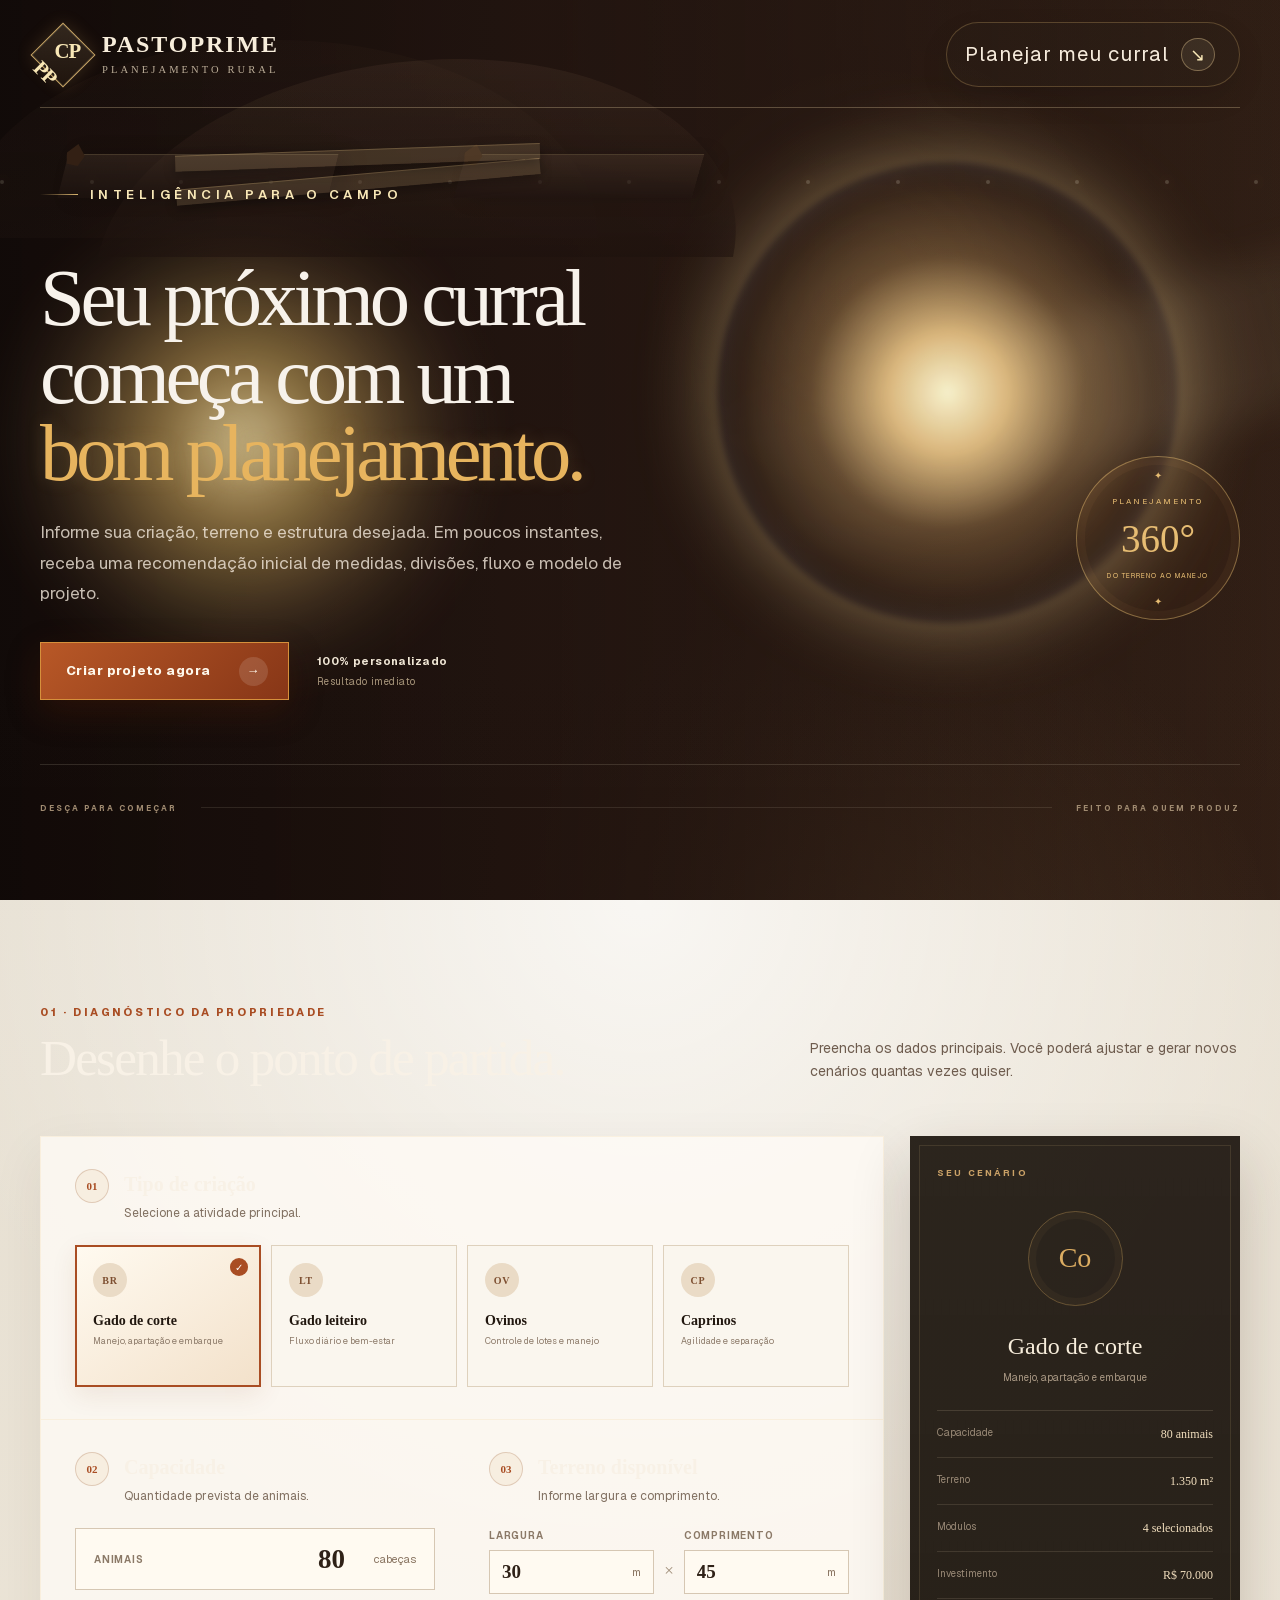
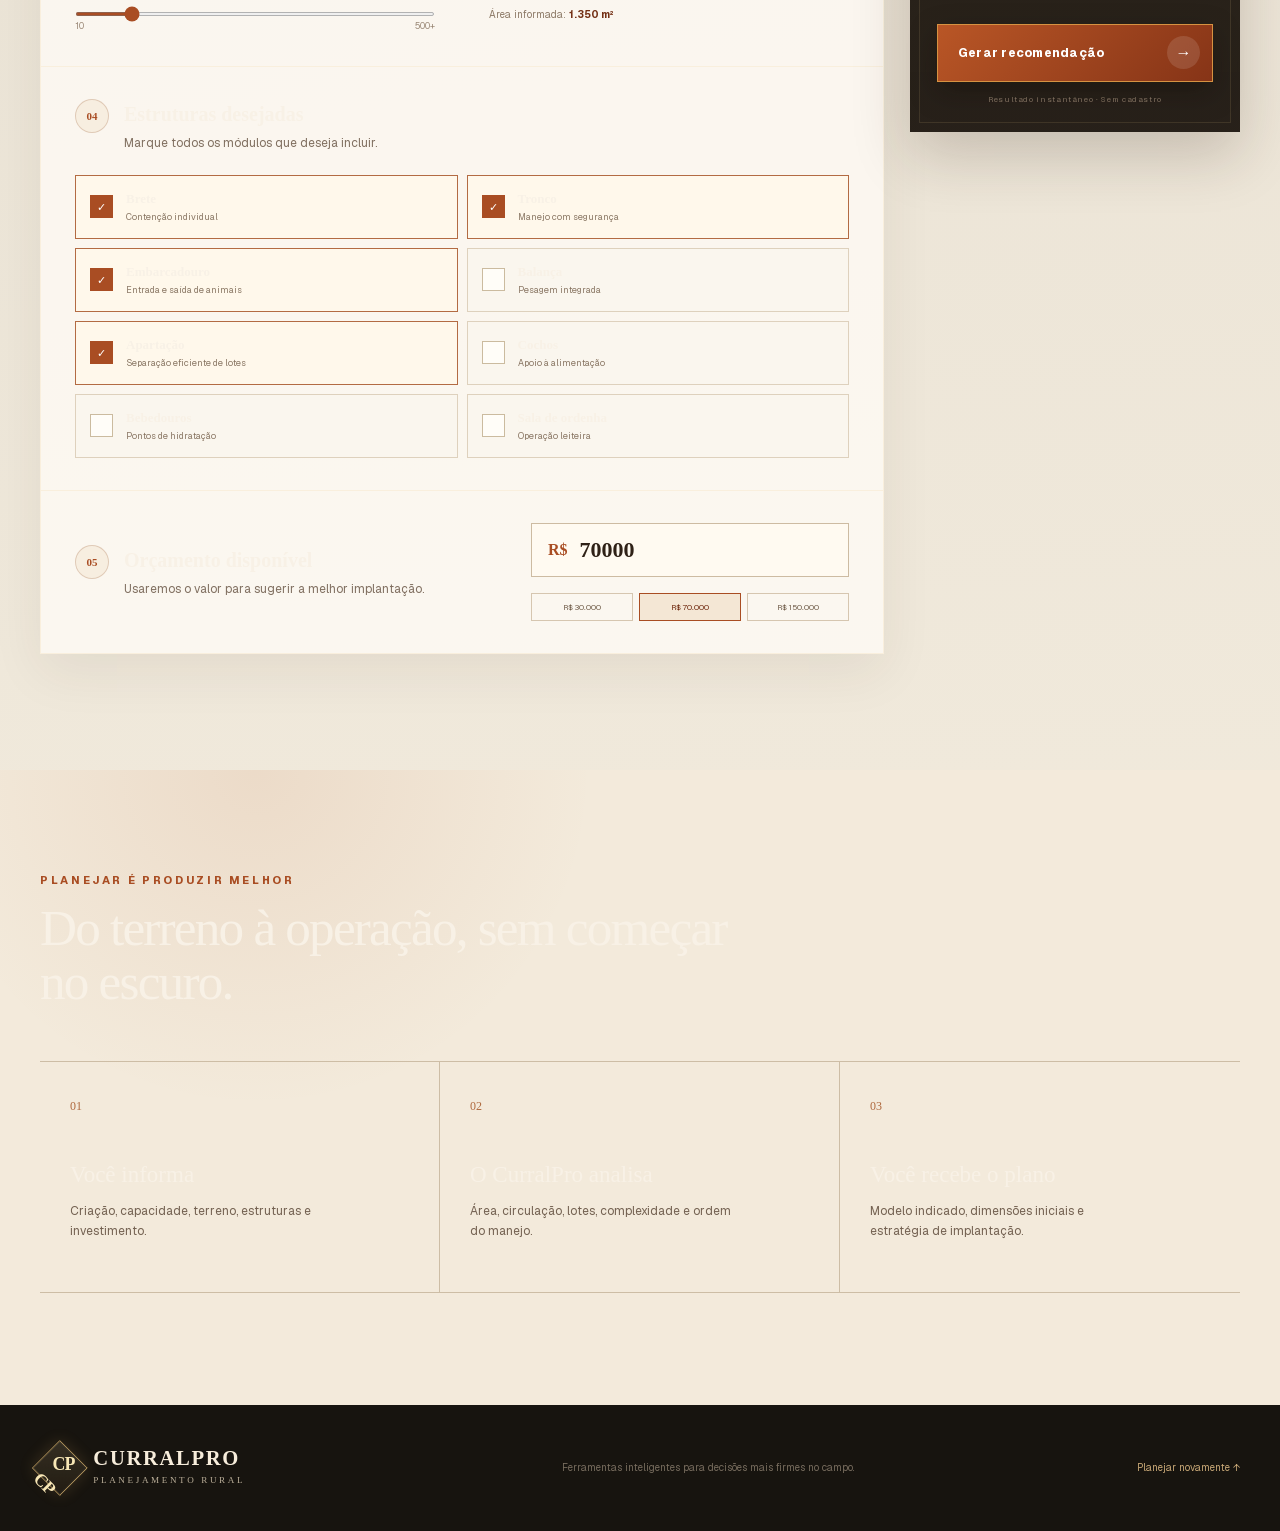
==== index.html @ 0b029045 "Initial landing page redesign" ====
<html lang="pt-BR"><head><meta charset="utf-8"><meta name="viewport" content="width=device-width, initial-scale=1"><link rel="stylesheet" href="assets/curralpro-gerador.tiamay8888.chatgpt.site/assets/index-CouYPNQJ.css" data-rsc-css-href="assets/curralpro-gerador.tiamay8888.chatgpt.site/assets/index-CouYPNQJ.css" data-precedence="vite-rsc/importer-resources"><link rel="modulepreload" href="assets/curralpro-gerador.tiamay8888.chatgpt.site/assets/layout-segment-context-zC_SKo4g.js" crossorigin=""><link rel="modulepreload" href="assets/curralpro-gerador.tiamay8888.chatgpt.site/assets/rolldown-runtime-S-ySWqyJ.js" crossorigin=""><link rel="modulepreload" href="assets/curralpro-gerador.tiamay8888.chatgpt.site/assets/index-DYEhOA1m.js" crossorigin=""><link rel="modulepreload" href="assets/curralpro-gerador.tiamay8888.chatgpt.site/assets/framework-DjPHiq1u.js" crossorigin=""><link rel="modulepreload" href="assets/curralpro-gerador.tiamay8888.chatgpt.site/assets/page-DTlmYQ2r.js" crossorigin=""><title>PastoPrime | Gerador Inteligente de Projeto de Curral</title><meta name="description" content="Planeje seu curral com recomendações iniciais de medidas, divisões, fluxo de manejo e modelo de projeto."><link rel="shortcut icon" href="assets/curralpro-gerador.tiamay8888.chatgpt.site/favicon.svg"><link rel="icon" href="assets/curralpro-gerador.tiamay8888.chatgpt.site/favicon.svg"><meta name="codex-preview" content="development"><script>self.__VINEXT_RSC_PARAMS__={}</script><script>self.__VINEXT_RSC_NAV__={"pathname":"/","searchParams":[]}</script><link rel="modulepreload" href="assets/curralpro-gerador.tiamay8888.chatgpt.site/assets/index-DYEhOA1m.js">
<link rel="preload" href="assets/curralpro-gerador.tiamay8888.chatgpt.site/assets/_vinext_fonts/geist-8ac0455e797f/geist-ff2310f5.woff2.bin" as="font" type="font/woff2" crossorigin="">
<link rel="preload" href="assets/curralpro-gerador.tiamay8888.chatgpt.site/assets/_vinext_fonts/geist-8ac0455e797f/geist-875ccdd4.woff2.bin" as="font" type="font/woff2" crossorigin="">
<link rel="preload" href="assets/curralpro-gerador.tiamay8888.chatgpt.site/assets/_vinext_fonts/geist-8ac0455e797f/geist-52306abf.woff2.bin" as="font" type="font/woff2" crossorigin="">
<link rel="preload" href="assets/curralpro-gerador.tiamay8888.chatgpt.site/assets/_vinext_fonts/geist-8ac0455e797f/geist-001175b1.woff2.bin" as="font" type="font/woff2" crossorigin="">
<link rel="preload" href="assets/curralpro-gerador.tiamay8888.chatgpt.site/assets/_vinext_fonts/geist-8ac0455e797f/geist-98bbbccb.woff2.bin" as="font" type="font/woff2" crossorigin="">
<link rel="preload" href="assets/curralpro-gerador.tiamay8888.chatgpt.site/assets/_vinext_fonts/geist-mono-00e989178794/geist-mono-f6b33328.woff2.bin" as="font" type="font/woff2" crossorigin="">
<link rel="preload" href="assets/curralpro-gerador.tiamay8888.chatgpt.site/assets/_vinext_fonts/geist-mono-00e989178794/geist-mono-44e03052.woff2.bin" as="font" type="font/woff2" crossorigin="">
<link rel="preload" href="assets/curralpro-gerador.tiamay8888.chatgpt.site/assets/_vinext_fonts/geist-mono-00e989178794/geist-mono-0638449e.woff2.bin" as="font" type="font/woff2" crossorigin="">
<link rel="preload" href="assets/curralpro-gerador.tiamay8888.chatgpt.site/assets/_vinext_fonts/geist-mono-00e989178794/geist-mono-971fb274.woff2.bin" as="font" type="font/woff2" crossorigin="">
<link rel="preload" href="assets/curralpro-gerador.tiamay8888.chatgpt.site/assets/_vinext_fonts/geist-mono-00e989178794/geist-mono-44745446.woff2.bin" as="font" type="font/woff2" crossorigin="">
<link rel="preload" href="assets/curralpro-gerador.tiamay8888.chatgpt.site/assets/_vinext_fonts/geist-mono-00e989178794/geist-mono-013b2f2f.woff2.bin" as="font" type="font/woff2" crossorigin="">
<style data-vinext-fonts="">/* cyrillic-ext */
@font-face {
  font-family: 'Geist';
  font-style: normal;
  font-weight: 100 900;
  font-display: swap;
  src: url(assets/curralpro-gerador.tiamay8888.chatgpt.site/assets/_vinext_fonts/geist-8ac0455e797f/geist-ff2310f5.woff2.bin) format('woff2');
  unicode-range: U+0460-052F, U+1C80-1C8A, U+20B4, U+2DE0-2DFF, U+A640-A69F, U+FE2E-FE2F;
}
/* cyrillic */
@font-face {
  font-family: 'Geist';
  font-style: normal;
  font-weight: 100 900;
  font-display: swap;
  src: url(assets/curralpro-gerador.tiamay8888.chatgpt.site/assets/_vinext_fonts/geist-8ac0455e797f/geist-875ccdd4.woff2.bin) format('woff2');
  unicode-range: U+0301, U+0400-045F, U+0490-0491, U+04B0-04B1, U+2116;
}
/* vietnamese */
@font-face {
  font-family: 'Geist';
  font-style: normal;
  font-weight: 100 900;
  font-display: swap;
  src: url(assets/curralpro-gerador.tiamay8888.chatgpt.site/assets/_vinext_fonts/geist-8ac0455e797f/geist-52306abf.woff2.bin) format('woff2');
  unicode-range: U+0102-0103, U+0110-0111, U+0128-0129, U+0168-0169, U+01A0-01A1, U+01AF-01B0, U+0300-0301, U+0303-0304, U+0308-0309, U+0323, U+0329, U+1EA0-1EF9, U+20AB;
}
/* latin-ext */
@font-face {
  font-family: 'Geist';
  font-style: normal;
  font-weight: 100 900;
  font-display: swap;
  src: url(assets/curralpro-gerador.tiamay8888.chatgpt.site/assets/_vinext_fonts/geist-8ac0455e797f/geist-001175b1.woff2.bin) format('woff2');
  unicode-range: U+0100-02BA, U+02BD-02C5, U+02C7-02CC, U+02CE-02D7, U+02DD-02FF, U+0304, U+0308, U+0329, U+1D00-1DBF, U+1E00-1E9F, U+1EF2-1EFF, U+2020, U+20A0-20AB, U+20AD-20C0, U+2113, U+2C60-2C7F, U+A720-A7FF;
}
/* latin */
@font-face {
  font-family: 'Geist';
  font-style: normal;
  font-weight: 100 900;
  font-display: swap;
  src: url(assets/curralpro-gerador.tiamay8888.chatgpt.site/assets/_vinext_fonts/geist-8ac0455e797f/geist-98bbbccb.woff2.bin) format('woff2');
  unicode-range: U+0000-00FF, U+0131, U+0152-0153, U+02BB-02BC, U+02C6, U+02DA, U+02DC, U+0304, U+0308, U+0329, U+2000-206F, U+20AC, U+2122, U+2191, U+2193, U+2212, U+2215, U+FEFF, U+FFFD;
}

.__font_geist_0tvmz3h { font-family: 'Geist', sans-serif; }

.__variable_geist_0tvmz3h { --font-geist-sans: 'Geist', sans-serif; }

/* cyrillic-ext */
@font-face {
  font-family: 'Geist Mono';
  font-style: normal;
  font-weight: 100 900;
  font-display: swap;
  src: url(assets/curralpro-gerador.tiamay8888.chatgpt.site/assets/_vinext_fonts/geist-mono-00e989178794/geist-mono-f6b33328.woff2.bin) format('woff2');
  unicode-range: U+0460-052F, U+1C80-1C8A, U+20B4, U+2DE0-2DFF, U+A640-A69F, U+FE2E-FE2F;
}
/* cyrillic */
@font-face {
  font-family: 'Geist Mono';
  font-style: normal;
  font-weight: 100 900;
  font-display: swap;
  src: url(assets/curralpro-gerador.tiamay8888.chatgpt.site/assets/_vinext_fonts/geist-mono-00e989178794/geist-mono-44e03052.woff2.bin) format('woff2');
  unicode-range: U+0301, U+0400-045F, U+0490-0491, U+04B0-04B1, U+2116;
}
/* symbols2 */
@font-face {
  font-family: 'Geist Mono';
  font-style: normal;
  font-weight: 100 900;
  font-display: swap;
  src: url(assets/curralpro-gerador.tiamay8888.chatgpt.site/assets/_vinext_fonts/geist-mono-00e989178794/geist-mono-0638449e.woff2.bin) format('woff2');
  unicode-range: U+2000-2001, U+2004-2008, U+200A, U+23B8-23BD, U+2500-259F;
}
/* vietnamese */
@font-face {
  font-family: 'Geist Mono';
  font-style: normal;
  font-weight: 100 900;
  font-display: swap;
  src: url(assets/curralpro-gerador.tiamay8888.chatgpt.site/assets/_vinext_fonts/geist-mono-00e989178794/geist-mono-971fb274.woff2.bin) format('woff2');
  unicode-range: U+0102-0103, U+0110-0111, U+0128-0129, U+0168-0169, U+01A0-01A1, U+01AF-01B0, U+0300-0301, U+0303-0304, U+0308-0309, U+0323, U+0329, U+1EA0-1EF9, U+20AB;
}
/* latin-ext */
@font-face {
  font-family: 'Geist Mono';
  font-style: normal;
  font-weight: 100 900;
  font-display: swap;
  src: url(assets/curralpro-gerador.tiamay8888.chatgpt.site/assets/_vinext_fonts/geist-mono-00e989178794/geist-mono-44745446.woff2.bin) format('woff2');
  unicode-range: U+0100-02BA, U+02BD-02C5, U+02C7-02CC, U+02CE-02D7, U+02DD-02FF, U+0304, U+0308, U+0329, U+1D00-1DBF, U+1E00-1E9F, U+1EF2-1EFF, U+2020, U+20A0-20AB, U+20AD-20C0, U+2113, U+2C60-2C7F, U+A720-A7FF;
}
/* latin */
@font-face {
  font-family: 'Geist Mono';
  font-style: normal;
  font-weight: 100 900;
  font-display: swap;
  src: url(assets/curralpro-gerador.tiamay8888.chatgpt.site/assets/_vinext_fonts/geist-mono-00e989178794/geist-mono-013b2f2f.woff2.bin) format('woff2');
  unicode-range: U+0000-00FF, U+0131, U+0152-0153, U+02BB-02BC, U+02C6, U+02DA, U+02DC, U+0304, U+0308, U+0329, U+2000-206F, U+20AC, U+2122, U+2191, U+2193, U+2212, U+2215, U+FEFF, U+FFFD;
}

.__font_geist_mono_1diim1n { font-family: 'Geist Mono', sans-serif; }

.__variable_geist_mono_1diim1n { --font-geist-mono: 'Geist Mono', sans-serif; }

  :root {
    --bg-deep: #110b09;
    --bg-mid: #1b120f;
    --bg-warm: #402a1d;
    --panel: rgba(26, 18, 14, 0.32);
    --panel-strong: rgba(34, 24, 18, 0.72);
    --line: rgba(245, 219, 174, 0.28);
    --text: #f8f1e6;
    --muted: #d9c7a3;
    --gold: #f0c77a;
    --gold-strong: #f8e7b6;
    --sage: #afc29a;
    --shadow: rgba(0, 0, 0, 0.42);
  }

  body {
    margin: 0;
    background:
      radial-gradient(circle at 68% 32%, rgba(247, 201, 125, 0.22), transparent 18%),
      radial-gradient(circle at 52% 58%, rgba(170, 128, 81, 0.08), transparent 24%),
      linear-gradient(120deg, var(--bg-deep) 0%, #1a110d 38%, #301d16 100%);
    color: var(--text);
  }

  main {
    min-height: 100vh;
    background: linear-gradient(90deg, rgba(20, 13, 10, 0.92) 0%, rgba(31, 20, 15, 0.78) 35%, rgba(65, 42, 26, 0.2) 100%);
  }

  .hero {
    position: relative;
    min-height: 100vh;
    overflow: hidden;
    isolation: isolate;
    background: linear-gradient(90deg, rgba(17, 10, 8, 0.96), rgba(34, 20, 15, 0.82) 42%, rgba(77, 48, 31, 0.28));
  }

  .hero::before {
    content: "";
    position: absolute;
    inset: 0;
    background:
      radial-gradient(circle at 68% 32%, rgba(255, 214, 130, 0.28), transparent 14%),
      radial-gradient(circle at 68% 32%, rgba(255, 238, 175, 0.2), transparent 23%),
      linear-gradient(180deg, rgba(255,255,255,0.015), rgba(255,255,255,0));
    z-index: 0;
  }

  .hero::after {
    content: "";
    position: absolute;
    right: 7%;
    top: 22%;
    width: min(38vw, 560px);
    aspect-ratio: 1;
    border-radius: 50%;
    background: radial-gradient(circle, rgba(255, 242, 194, 0.9) 0%, rgba(250, 205, 110, 0.54) 20%, rgba(169, 134, 86, 0.15) 55%, transparent 72%);
    filter: blur(28px);
    opacity: 0.95;
    z-index: 0;
  }

  .shell {
    width: min(1200px, calc(100% - 48px));
    margin-inline: auto;
    position: relative;
    z-index: 2;
  }

  .nav {
    display: flex;
    align-items: center;
    justify-content: space-between;
    padding-top: 30px;
    padding-bottom: 28px;
    border-bottom: 1px solid var(--line);
  }

  .brand {
    display: inline-flex;
    align-items: center;
    gap: 16px;
    font-family: Georgia, 'Times New Roman', serif;
    letter-spacing: 0.04em;
    text-transform: uppercase;
    color: var(--text);
  }

  .brand-mark {
    width: 46px;
    height: 46px;
    display: grid;
    place-items: center;
    transform: rotate(45deg);
    border: 1px solid rgba(240, 199, 122, 0.8);
    background: linear-gradient(135deg, rgba(241, 210, 153, 0.14), rgba(214, 162, 86, 0.06));
    box-shadow: inset 0 0 0 1px rgba(255, 248, 230, 0.08), 0 0 18px rgba(222, 172, 94, 0.18);
    color: var(--gold-strong);
    font-size: 1.3rem;
    font-weight: 700;
    font-family: 'Georgia', serif;
  }

  .brand-mark::before {
    content: "CP";
    display: block;
    transform: rotate(-45deg);
  }

  .brand strong {
    display: block;
    font-size: clamp(1.5rem, 1.4vw, 2.2rem);
    font-weight: 700;
    letter-spacing: 0.08em;
    line-height: 1;
    color: #f7eddb;
  }

  .brand small {
    display: block;
    margin-top: 3px;
    font-size: 0.66rem;
    letter-spacing: 0.29em;
    color: rgba(255, 239, 211, 0.7);
  }

  .nav-link {
    display: inline-flex;
    align-items: center;
    gap: 12px;
    font-size: clamp(1.05rem, 1.6vw, 1.55rem);
    font-weight: 400;
    color: rgba(255, 245, 229, 0.96);
    padding: 0.9rem 1.5rem 0.9rem 1.15rem;
    border: 1px solid rgba(240, 199, 122, 0.24);
    border-radius: 999px;
    background: rgba(49, 36, 29, 0.22);
    box-shadow: 0 12px 28px rgba(0,0,0,0.12);
    transition: transform .2s ease, border-color .2s ease, box-shadow .2s ease;
  }

  .nav-link:hover {
    transform: translateY(-1px);
    border-color: rgba(240, 199, 122, 0.5);
    box-shadow: 0 18px 34px rgba(0,0,0,0.18);
  }

  .nav-link span {
    display: inline-grid;
    place-items: center;
    width: 2.1rem;
    height: 2.1rem;
    border-radius: 50%;
    color: var(--gold-strong);
    background: rgba(255, 238, 201, 0.08);
    border: 1px solid rgba(255, 223, 161, 0.35);
    font-size: 1.15rem;
  }

  .hero-content {
    display: grid;
    grid-template-columns: 1.1fr 0.9fr;
    align-items: center;
    gap: clamp(1.5rem, 5vw, 4rem);
    padding-top: clamp(3rem, 6vw, 5rem);
    padding-bottom: 4rem;
  }

  .hero-copy {
    max-width: 760px;
    position: relative;
    z-index: 2;
  }

  .eyebrow {
    display: inline-flex;
    align-items: center;
    gap: 12px;
    margin: 0 0 2rem;
    color: var(--gold-strong);
    font-size: clamp(0.82rem, 1vw, 1.1rem);
    font-weight: 600;
    letter-spacing: 0.28rem;
    text-transform: uppercase;
  }

  .eyebrow span {
    width: 38px;
    height: 1px;
    background: linear-gradient(90deg, transparent, rgba(240,199,122,0.9));
    display: inline-block;
  }

  h1 {
    margin: 0;
    font-size: clamp(3.5rem, 6vw, 8rem);
    line-height: 0.9;
    font-weight: 300;
    letter-spacing: -0.08em;
    color: #f7f2eb;
    max-width: 700px;
    text-wrap: balance;
  }

  h1 em {
    display: block;
    color: var(--gold);
    font-style: normal;
    font-weight: 500;
    text-shadow: 0 0 18px rgba(240,199,122,0.18);
  }

  .hero-text {
    max-width: 620px;
    margin-top: 1.6rem;
    font-size: clamp(1rem, 1.35vw, 1.2rem);
    line-height: 1.75;
    color: rgba(246, 236, 223, 0.78);
  }

  .sun-glow {
    position: absolute;
    right: 8%;
    top: 18%;
    width: min(36vw, 560px);
    height: min(36vw, 560px);
    border-radius: 50%;
    background: radial-gradient(circle, rgba(255, 251, 214, 0.96) 0%, rgba(255, 215, 146, 0.82) 18%, rgba(255, 199, 122, 0.25) 42%, rgba(255,255,255,0) 70%);
    box-shadow: 0 0 80px rgba(248, 214, 146, 0.45), inset 0 0 30px rgba(255,255,255,0.15);
    z-index: 1;
    filter: blur(3px);
  }

  .dust,
  .landscape,
  .fence,
  .fence-rail,
  .ridge {
    pointer-events: none;
  }

  .dust {
    position: absolute;
    inset: 0;
    z-index: 1;
    opacity: 0.22;
  }

  .dust span {
    position: absolute;
    left: calc(var(--i) * 7%);
    top: 20%;
    width: 4px;
    height: 4px;
    border-radius: 50%;
    background: rgba(255, 247, 219, 0.8);
    box-shadow: 0 0 12px rgba(255, 214, 130, 0.8);
    animation: floatDust 9s ease-in-out infinite;
    animation-delay: calc(var(--i) * 0.45s);
  }

  @keyframes floatDust {
    0%, 100% { transform: translateY(0) scale(0.8); opacity: 0.25; }
    50% { transform: translateY(-18px) scale(1.2); opacity: 0.8; }
  }

  .landscape {
    position: absolute;
    right: 0;
    bottom: 0;
    width: 62%;
    height: 22%;
    opacity: 0.95;
    z-index: 1;
  }

  .ridge {
    position: absolute;
    inset: auto 0 0 0;
    height: 100%;
    border-radius: 50% 50% 0 0 / 100% 100% 0 0;
    background: linear-gradient(180deg, rgba(87, 61, 48, 0.18), rgba(37, 25, 19, 0.62));
  }

  .ridge-back {
    inset: 20% 8% 0 0;
    transform: scaleX(1.15);
    opacity: 0.48;
  }

  .ridge-front {
    inset: 30% 0 0 15%;
    opacity: 0.8;
    background: linear-gradient(180deg, rgba(120, 92, 70, 0.2), rgba(30, 18, 14, 0.72));
  }

  .fence,
  .fence-rail {
    position: absolute;
    bottom: 0;
    height: 22%;
    border-top: 1px solid rgba(244, 213, 155, 0.2);
    background: linear-gradient(180deg, rgba(110, 86, 67, 0.22), rgba(31,20,16,0.6));
  }

  .fence-one {
    left: 8%;
    width: 34%;
    transform: skewX(-14deg);
  }

  .fence-two {
    right: 12%;
    width: 30%;
    transform: skewX(-16deg);
  }

  .fence-rail {
    height: 8%;
    width: 46%;
    left: 22%;
    background: rgba(255, 218, 156, 0.14);
    border-top: 1px solid rgba(255, 220, 148, 0.22);
  }

  .rail-one { bottom: 12%; }
  .rail-two { bottom: 20%; }

  @media (max-width: 900px) {
    .hero-content {
      grid-template-columns: 1fr;
      padding-top: 2.5rem;
    }

    .sun-glow {
      right: 50%;
      transform: translateX(50%);
      width: min(72vw, 420px);
      height: min(72vw, 420px);
      top: 18%;
    }

    .landscape {
      width: 100%;
      height: 18%;
    }
  }

  @media (max-width: 640px) {
    .shell {
      width: min(100% - 28px, 1200px);
    }

    .nav {
      gap: 1rem;
      align-items: flex-start;
      padding-top: 20px;
    }

    .brand {
      gap: 10px;
    }

    .brand strong {
      letter-spacing: 0.05em;
    }

    .brand small {
      letter-spacing: 0.12em;
    }

    .nav-link {
      padding: 0.75rem 1rem;
      font-size: 0.95rem;
    }

    .eyebrow {
      letter-spacing: 0.18rem;
      margin-bottom: 1.2rem;
    }

    h1 {
      font-size: clamp(2.8rem, 13vw, 5rem);
    }
  }
</style>
</head><body class="__variable_geist_0tvmz3h __variable_geist_mono_1diim1n antialiased"><main><section class="hero" id="inicio"><div class="sun-glow" aria-hidden="true"></div><div class="dust" aria-hidden="true"><span style="--i:0"></span><span style="--i:1"></span><span style="--i:2"></span><span style="--i:3"></span><span style="--i:4"></span><span style="--i:5"></span><span style="--i:6"></span><span style="--i:7"></span><span style="--i:8"></span><span style="--i:9"></span><span style="--i:10"></span><span style="--i:11"></span><span style="--i:12"></span><span style="--i:13"></span><span style="--i:14"></span><span style="--i:15"></span><span style="--i:16"></span><span style="--i:17"></span><span style="--i:18"></span><span style="--i:19"></span><span style="--i:20"></span><span style="--i:21"></span><span style="--i:22"></span><span style="--i:23"></span><span style="--i:24"></span><span style="--i:25"></span></div><div class="landscape" aria-hidden="true"><div class="ridge ridge-back"></div><div class="ridge ridge-front"></div><div class="fence fence-one"></div><div class="fence fence-two"></div><div class="fence-rail rail-one"></div><div class="fence-rail rail-two"></div></div><nav class="nav shell" aria-label="Navegação principal"><a class="brand" href="assets/curralpro-gerador.tiamay8888.chatgpt.site/index.html" aria-label="PastoPrime, início"><span class="brand-mark">PP</span><span><strong>PASTOPRIME</strong><small>PLANEJAMENTO RURAL</small></span></a><a class="nav-link" href="assets/curralpro-gerador.tiamay8888.chatgpt.site/index.html">Planejar meu curral<span aria-hidden="true">↘</span></a></nav><div class="hero-content shell"><div class="hero-copy"><p class="eyebrow"><span></span>Inteligência para o campo</p><h1>Seu próximo curral começa com um<!-- --> <em>bom planejamento.</em></h1><p class="hero-text">Informe sua criação, terreno e estrutura desejada. Em poucos instantes, receba uma recomendação inicial de medidas, divisões, fluxo e modelo de projeto.</p><div class="hero-actions"><a class="primary-button" href="assets/curralpro-gerador.tiamay8888.chatgpt.site/index.html">Criar projeto agora<span aria-hidden="true">→</span></a><p><strong>100% personalizado</strong><span>Resultado imediato</span></p></div></div><aside class="hero-stamp" aria-label="Destaque da ferramenta"><div class="stamp-ring"><span>PLANEJAMENTO</span><strong>360°</strong><small>DO TERRENO AO MANEJO</small></div></aside></div><div class="hero-foot shell"><span>DESÇA PARA COMEÇAR</span><div></div><span>FEITO PARA QUEM PRODUZ</span></div></section><section class="planner-section" id="planejador"><div class="shell"><header class="section-heading"><div><p class="kicker">01 · DIAGNÓSTICO DA PROPRIEDADE</p><h2>Desenhe o ponto de partida.</h2></div><p>Preencha os dados principais. Você poderá ajustar e gerar novos cenários quantas vezes quiser.</p></header><form class="planner-grid"><div class="form-panel"><div class="step-block"><div class="step-title"><span>01</span><div><h3>Tipo de criação</h3><p>Selecione a atividade principal.</p></div></div><div class="creation-grid"><button class="creation-card selected" type="button" aria-pressed="true"><span class="animal-symbol" aria-hidden="true">BR</span><strong>Gado de corte</strong><small>Manejo, apartação e embarque</small><i aria-hidden="true">✓</i></button><button class="creation-card " type="button" aria-pressed="false"><span class="animal-symbol" aria-hidden="true">LT</span><strong>Gado leiteiro</strong><small>Fluxo diário e bem-estar</small><i aria-hidden="true">✓</i></button><button class="creation-card " type="button" aria-pressed="false"><span class="animal-symbol" aria-hidden="true">OV</span><strong>Ovinos</strong><small>Controle de lotes e manejo</small><i aria-hidden="true">✓</i></button><button class="creation-card " type="button" aria-pressed="false"><span class="animal-symbol" aria-hidden="true">CP</span><strong>Caprinos</strong><small>Agilidade e separação</small><i aria-hidden="true">✓</i></button></div></div><div class="step-block two-column-step"><div><div class="step-title"><span>02</span><div><h3>Capacidade</h3><p>Quantidade prevista de animais.</p></div></div><label class="number-field"><span>Animais</span><input min="1" max="3000" type="number" required="" value="80"><small>cabeças</small></label><input class="range" aria-label="Quantidade de animais" min="10" max="500" step="10" type="range" value="80"><div class="range-labels"><span>10</span><span>500+</span></div></div><div><div class="step-title"><span>03</span><div><h3>Terreno disponível</h3><p>Informe largura e comprimento.</p></div></div><div class="dimension-fields"><label><span>Largura</span><div><input min="5" max="1000" type="number" required="" value="30"><small>m</small></div></label><b>×</b><label><span>Comprimento</span><div><input min="5" max="1000" type="number" required="" value="45"><small>m</small></div></label></div><p class="area-readout">Área informada: <strong>1.350<!-- --> m²</strong></p></div></div><div class="step-block"><div class="step-title"><span>04</span><div><h3>Estruturas desejadas</h3><p>Marque todos os módulos que deseja incluir.</p></div></div><div class="structure-grid"><label class="structure-option checked"><input type="checkbox" checked=""><span class="custom-check" aria-hidden="true">✓</span><span><strong>Brete</strong><small>Contenção individual</small></span></label><label class="structure-option checked"><input type="checkbox" checked=""><span class="custom-check" aria-hidden="true">✓</span><span><strong>Tronco</strong><small>Manejo com segurança</small></span></label><label class="structure-option checked"><input type="checkbox" checked=""><span class="custom-check" aria-hidden="true">✓</span><span><strong>Embarcadouro</strong><small>Entrada e saída de animais</small></span></label><label class="structure-option "><input type="checkbox"><span class="custom-check" aria-hidden="true">✓</span><span><strong>Balança</strong><small>Pesagem integrada</small></span></label><label class="structure-option checked"><input type="checkbox" checked=""><span class="custom-check" aria-hidden="true">✓</span><span><strong>Apartação</strong><small>Separação eficiente de lotes</small></span></label><label class="structure-option "><input type="checkbox"><span class="custom-check" aria-hidden="true">✓</span><span><strong>Cochos</strong><small>Apoio à alimentação</small></span></label><label class="structure-option "><input type="checkbox"><span class="custom-check" aria-hidden="true">✓</span><span><strong>Bebedouros</strong><small>Pontos de hidratação</small></span></label><label class="structure-option "><input type="checkbox"><span class="custom-check" aria-hidden="true">✓</span><span><strong>Sala de ordenha</strong><small>Operação leiteira</small></span></label></div></div><div class="step-block budget-block"><div class="step-title"><span>05</span><div><h3>Orçamento disponível</h3><p>Usaremos o valor para sugerir a melhor implantação.</p></div></div><label class="currency-field"><span>R$</span><input min="0" step="1000" type="number" required="" value="70000"></label><div class="budget-presets" aria-label="Valores sugeridos"><button type="button" class="">R$&nbsp;30.000</button><button type="button" class="active">R$&nbsp;70.000</button><button type="button" class="">R$&nbsp;150.000</button></div></div></div><aside class="summary-panel"><p class="summary-kicker">SEU CENÁRIO</p><div class="summary-monogram"><span>Co</span></div><h3>Gado de corte</h3><p class="summary-description">Manejo, apartação e embarque</p><dl><div><dt>Capacidade</dt><dd>80<!-- --> animais</dd></div><div><dt>Terreno</dt><dd>1.350<!-- --> m²</dd></div><div><dt>Módulos</dt><dd>4<!-- --> selecionados</dd></div><div><dt>Investimento</dt><dd>R$&nbsp;70.000</dd></div></dl><button class="generate-button" type="submit"><span>Gerar recomendação</span><b aria-hidden="true">→</b></button><small class="summary-note">Resultado instantâneo · Sem cadastro</small></aside></form></div></section><section class="how-section"><div class="shell"><p class="kicker">PLANEJAR É PRODUZIR MELHOR</p><h2>Do terreno à operação, sem começar no escuro.</h2><div class="how-grid"><article><span>01</span><h3>Você informa</h3><p>Criação, capacidade, terreno, estruturas e investimento.</p></article><article><span>02</span><h3>O CurralPro analisa</h3><p>Área, circulação, lotes, complexidade e ordem do manejo.</p></article><article><span>03</span><h3>Você recebe o plano</h3><p>Modelo indicado, dimensões iniciais e estratégia de implantação.</p></article></div></div></section><footer><div class="shell"><a class="brand footer-brand" href="assets/curralpro-gerador.tiamay8888.chatgpt.site/index.html"><span class="brand-mark">CP</span><span><strong>CURRALPRO</strong><small>PLANEJAMENTO RURAL</small></span></a><p>Ferramentas inteligentes para decisões mais firmes no campo.</p><a href="assets/curralpro-gerador.tiamay8888.chatgpt.site/index.html">Planejar novamente ↑</a></div></footer></main><script id="_R_">import("/assets/index-DYEhOA1m.js")</script><script>(function(){function c(){var b=a.contentDocument||(a.contentWindow&&a.contentWindow.document);if(b){var d=b.createElement('script');d.innerHTML="window.__CF$cv$params={r:'a3ba0806eae74979',t:'MTc4OTUwMDQ3Mw=='};var a=document.createElement('script');a.src='assets/curralpro-gerador.tiamay8888.chatgpt.site/cdn-cgi/challenge-platform/scripts/jsd/main.js';document.getElementsByTagName('head')[0].appendChild(a);";b.getElementsByTagName('head')[0].appendChild(d)}}if(document.body){var a=document.createElement('iframe');a.height=1;a.width=1;a.style.position='absolute';a.style.top=0;a.style.left=0;a.style.border='none';a.style.visibility='hidden';document.body.appendChild(a);if('loading'!==document.readyState)c();else if(window.addEventListener)document.addEventListener('DOMContentLoaded',c);else{var e=document.onreadystatechange||function(){};document.onreadystatechange=function(b){e(b);'loading'!==document.readyState&&(document.onreadystatechange=e,c())}}}})();</script><iframe height="1" width="1" style="position: absolute; top: 0px; left: 0px; border-width: medium; border-style: none; border-color: currentcolor; border-image: none; visibility: hidden;"></iframe><script>self.__VINEXT_RSC_CHUNKS__=self.__VINEXT_RSC_CHUNKS__||[];self.__VINEXT_RSC_CHUNKS__.push("2:I[\"8c0f216c4604\",[],\"Children\",1]\n3:I[\"15c18cfaeeff\",[],\"LayoutSegmentProvider\",1]\n4:I[\"8c0f216c4604\",[],\"Slot\",1]\n5:I[\"593f344dc510\",[],\"RedirectBoundary\",1]\n:HL[\"/assets/index-CouYPNQJ.css\",\"style\"]\n0:{\"__route\":\"route:/\",\"__interceptionContext\":null,\"__layoutIds\":[\"layout:/\"],\"__rootLayout\":\"/\",\"page:/\":\"$L1\",\"layout:/\":[[[[\"$\",\"link\",\"css:/assets/index-CouYPNQJ.css\",{\"rel\":\"stylesheet\",\"precedence\":\"vite-rsc/importer-resources\",\"href\":\"/assets/index-CouYPNQJ.css\",\"data-rsc-css-href\":\"/assets/index-CouYPNQJ.css\"}],\"$undefined\"],[\"$\",\"html\",null,{\"lang\":\"pt-BR\",\"children\":[\"$\",\"body\",null,{\"className\":\"__variable_geist_0tvmz3h __variable_geist_mono_1diim1n antialiased\",\"children\":[\"$\",\"$L2\",null,{}]}]}]],null],\"route:/\":[[[\"$\",\"meta\",null,{\"charSet\":\"utf-8\"}],[[\"$\",\"title\",\"0\",{\"children\":\"CurralPro | Gerador Inteligente de Projeto de Curral\"}],[\"$\",\"meta\",\"1\",{\"name\":\"description\",\"content\":\"Planeje seu curral com recomendações iniciais de medidas, divisões, fluxo de manejo e modelo de projeto.\"}],[\"$\",\"link\",\"2\",{\"rel\":\"shortcut icon\",\"href\":\"/favicon.svg\"}],[\"$\",\"link\",\"3\",{\"rel\":\"icon\",\"href\":\"/favicon.svg\"}],[\"$\",\"meta\",\"4\",{\"name\":\"codex-preview\",\"content\":\"development\"}]],[[\"$\",\"meta\",\"0\",{\"name\":\"viewport\",\"content\":\"width=device-width, initial-scale=1\"}]]],[\"$\",\"$L3\",null,{\"segmentMap\":{\"children\":[]},\"children\":[\"$\",\"$L4\",null,{\"id\":\"layout:/\",\"parallelSlots\":\"$undefined\",\"children\":[\"$\",\"$L5\",null,{\"children\":[\"$\",\"$L3\",null,{\"segmentMap\":{\"children\":[]},\"children\":[\"$\",\"$L4\",null,{\"id\":\"page:/\"}]}]}]}]}]],\"__layoutFlags\":{\"layout:/\":\"s\"},\"__artifactCompatibility\":{\"schemaVersion\":1,\"graphVersion\":\"app-route-graph:4uhn5s1wvoptc\",\"deploymentVersion\":\"eb9c78e9-a8b1-4e65-8c99-4de36e9e20d2\",\"appElementsSchemaVersion\":1,\"rscPayloadSchemaVersion\":1,\"rootBoundaryId\":\"/\",\"renderEpoch\":null}}\n")</script><script>self.__VINEXT_RSC_CHUNKS__=self.__VINEXT_RSC_CHUNKS__||[];self.__VINEXT_RSC_CHUNKS__.push("6:I[\"6efdf509a785\",[],\"default\",1]\n1:[\"$\",\"$L6\",null,{\"params\":\"$@7\",\"searchParams\":\"$@8\"}]\n7:{}\n8:{}\n")</script><script>self.__VINEXT_RSC_DONE__=true</script></body></html>
---- assets/curralpro-gerador.tiamay8888.chatgpt.site/assets/index-CouYPNQJ.css ----
/*! tailwindcss v4.2.1 | MIT License | https://tailwindcss.com */
@layer theme{:root,:host{--font-sans:ui-sans-serif, system-ui, sans-serif, "Apple Color Emoji", "Segoe UI Emoji", "Segoe UI Symbol", "Noto Color Emoji";--font-mono:ui-monospace, SFMono-Regular, Menlo, Monaco, Consolas, "Liberation Mono", "Courier New", monospace;--spacing:.25rem;--default-font-family:var(--font-sans);--default-mono-font-family:var(--font-mono)}}@layer base{*,:after,:before,::backdrop{box-sizing:border-box;border:0 solid;margin:0;padding:0}::file-selector-button{box-sizing:border-box;border:0 solid;margin:0;padding:0}html,:host{-webkit-text-size-adjust:100%;tab-size:4;line-height:1.5;font-family:var(--default-font-family,ui-sans-serif, system-ui, sans-serif, "Apple Color Emoji", "Segoe UI Emoji", "Segoe UI Symbol", "Noto Color Emoji");font-feature-settings:var(--default-font-feature-settings,normal);font-variation-settings:var(--default-font-variation-settings,normal);-webkit-tap-highlight-color:transparent}hr{height:0;color:inherit;border-top-width:1px}abbr:where([title]){-webkit-text-decoration:underline dotted;text-decoration:underline dotted}h1,h2,h3,h4,h5,h6{font-size:inherit;font-weight:inherit}a{color:inherit;-webkit-text-decoration:inherit;-webkit-text-decoration:inherit;-webkit-text-decoration:inherit;-webkit-text-decoration:inherit;text-decoration:inherit}b,strong{font-weight:bolder}code,kbd,samp,pre{font-family:var(--default-mono-font-family,ui-monospace, SFMono-Regular, Menlo, Monaco, Consolas, "Liberation Mono", "Courier New", monospace);font-feature-settings:var(--default-mono-font-feature-settings,normal);font-variation-settings:var(--default-mono-font-variation-settings,normal);font-size:1em}small{font-size:80%}sub,sup{vertical-align:baseline;font-size:75%;line-height:0;position:relative}sub{bottom:-.25em}sup{top:-.5em}table{text-indent:0;border-color:inherit;border-collapse:collapse}:-moz-focusring{outline:auto}progress{vertical-align:baseline}summary{display:list-item}ol,ul,menu{list-style:none}img,svg,video,canvas,audio,iframe,embed,object{vertical-align:middle;display:block}img,video{max-width:100%;height:auto}button,input,select,optgroup,textarea{font:inherit;font-feature-settings:inherit;font-variation-settings:inherit;letter-spacing:inherit;color:inherit;opacity:1;background-color:#0000;border-radius:0}::file-selector-button{font:inherit;font-feature-settings:inherit;font-variation-settings:inherit;letter-spacing:inherit;color:inherit;opacity:1;background-color:#0000;border-radius:0}:where(select:is([multiple],[size])) optgroup{font-weight:bolder}:where(select:is([multiple],[size])) optgroup option{padding-inline-start:20px}::file-selector-button{margin-inline-end:4px}::placeholder{opacity:1}@supports (not ((-webkit-appearance:-apple-pay-button))) or (contain-intrinsic-size:1px){::placeholder{color:currentColor}@supports (color:color-mix(in lab, red, red)){::placeholder{color:color-mix(in oklab, currentcolor 50%, transparent)}}}textarea{resize:vertical}::-webkit-search-decoration{-webkit-appearance:none}::-webkit-date-and-time-value{min-height:1lh;text-align:inherit}::-webkit-datetime-edit{display:inline-flex}::-webkit-datetime-edit-fields-wrapper{padding:0}::-webkit-datetime-edit{padding-block:0}::-webkit-datetime-edit-year-field{padding-block:0}::-webkit-datetime-edit-month-field{padding-block:0}::-webkit-datetime-edit-day-field{padding-block:0}::-webkit-datetime-edit-hour-field{padding-block:0}::-webkit-datetime-edit-minute-field{padding-block:0}::-webkit-datetime-edit-second-field{padding-block:0}::-webkit-datetime-edit-millisecond-field{padding-block:0}::-webkit-datetime-edit-meridiem-field{padding-block:0}::-webkit-calendar-picker-indicator{line-height:1}:-moz-ui-invalid{box-shadow:none}button,input:where([type=button],[type=reset],[type=submit]){appearance:button}::file-selector-button{appearance:button}::-webkit-inner-spin-button{height:auto}::-webkit-outer-spin-button{height:auto}[hidden]:where(:not([hidden=until-found])){display:none!important}}@layer components;@layer utilities{.visible{visibility:visible}.relative{position:relative}.start{inset-inline-start:var(--spacing)}.block{display:block}.table{display:table}.antialiased{-webkit-font-smoothing:antialiased;-moz-osx-font-smoothing:grayscale}}:root{--ink:#21170f;--ink-soft:#554537;--cream:#f4eddf;--paper:#fbf7ef;--sand:#d8c29f;--rust:#a94d23;--rust-dark:#743015;--gold:#d6a64f;--forest:#28362d;--line:#412b1b2b}*{box-sizing:border-box}html{scroll-behavior:smooth}body{background:var(--paper);color:var(--ink);font-family:var(--font-geist-sans), Arial, Helvetica, sans-serif;margin:0}button,input{font:inherit}button,a{-webkit-tap-highlight-color:transparent}a{color:inherit;text-decoration:none}.shell{width:min(1180px,100% - 48px);margin-inline:auto}.hero{isolation:isolate;color:#fff8ea;background:linear-gradient(90deg,#190f09fa 0%,#25170eeb 42%,#43271552 72%,#23130a24 100%),radial-gradient(circle at 76% 34%,#dca95e 0%,#a95d30 24%,#53301e 53%,#1e160f 100%);min-height:760px;position:relative;overflow:hidden}.hero:before{content:"";z-index:-3;opacity:.22;mix-blend-mode:overlay;background-image:repeating-linear-gradient(88deg,#0000 0 9px,#ffffff05 10px,#0000 11px 18px),repeating-linear-gradient(2deg,#0000 0 5px,#0000000f 6px,#0000 7px 14px);position:absolute;inset:0}.hero:after{content:"";z-index:-1;background:linear-gradient(#0d080566,#0000 32%,#0e09051a 60%,#0e0905b8),radial-gradient(circle at 49% 45%,#0000 0 38%,#0c07047a 92%);position:absolute;inset:0}.sun-glow{z-index:-2;filter:blur(2px);background:radial-gradient(circle,#fff4c2 0 9%,#f5bf62 30%,#ec903747 55%,#0000 72%);border-radius:50%;width:220px;height:220px;position:absolute;top:160px;right:12%;box-shadow:0 0 130px 70px #eea14847}.sun-glow:after{content:"";transform-origin:100%;filter:blur(20px);background:linear-gradient(90deg,#0000,#ffe1a91f,#0000);width:800px;height:150px;position:absolute;top:30px;right:-310px;transform:rotate(-17deg)}.dust{z-index:-1;pointer-events:none;position:absolute;inset:0;overflow:hidden}.dust span{--size:calc(2px + (var(--i) % 4) * 1px);left:calc((var(--i) * 37) % 100 * 1%);top:calc(14% + ((var(--i) * 23) % 66) * 1%);width:var(--size);height:var(--size);animation:floatDust calc(7s + (var(--i) % 6) * 1s) ease-in-out infinite;animation-delay:calc(var(--i) * -.43s);background:#ffe0a5c7;border-radius:50%;position:absolute;box-shadow:0 0 10px 2px #ffca7666}@keyframes floatDust{0%,to{opacity:.12;transform:translateY(15px)}45%{opacity:.9;transform:translate(22px,-30px)}70%{opacity:.35;transform:translate(-8px,-48px)}}.landscape{z-index:-2;pointer-events:none;position:absolute;inset:0}.ridge{border-radius:48% 0 0;position:absolute;right:-8%;transform:skew(-12deg)}.ridge-back{background:linear-gradient(178deg,#50402729,#1b1b12e0);width:70%;height:32%;bottom:9%}.ridge-front{background:linear-gradient(170deg,#36311e66,#181a12 68%);width:80%;height:23%;bottom:-5%}.fence{background:linear-gradient(90deg,#21160e,#69452a 46%,#170e08);width:15px;height:210px;position:absolute;bottom:43px;transform:rotate(4deg);box-shadow:12px 0 20px #0003}.fence:before{content:"";clip-path:polygon(50% 0,100% 55%,75% 100%,15% 90%,0 40%);background:#352215;width:19px;height:22px;position:absolute;top:-11px;left:-2px}.fence-one{right:14%}.fence-two{bottom:16px;right:37%;transform:scale(.82)rotate(4deg)}.fence-rail{transform-origin:100%;background:linear-gradient(#52351f,#25170e);width:44%;height:15px;position:absolute;right:4%;box-shadow:0 4px 12px #0000004d}.rail-one{bottom:155px;transform:rotate(-5deg)}.rail-two{bottom:102px;transform:rotate(-2deg)}.nav{border-bottom:1px solid #fff2d82e;justify-content:space-between;align-items:center;height:108px;display:flex}.brand{align-items:center;gap:13px;display:inline-flex}.brand-mark{color:#f0c77a;letter-spacing:-1px;border:1px solid #edc270b3;place-items:center;width:46px;height:46px;font-family:Georgia,Times New Roman,serif;font-size:17px;font-weight:700;display:grid;transform:rotate(45deg)}.brand-mark:first-line{transform:rotate(-45deg)}.brand>span:last-child{flex-direction:column;gap:3px;display:flex}.brand strong{color:#fff7e8;letter-spacing:.12em;font-family:Georgia,Times New Roman,serif;font-size:19px}.brand small{color:#c4a97f;letter-spacing:.28em;font-size:8px}.nav-link{color:#eadac1;letter-spacing:.05em;align-items:center;gap:22px;font-size:13px;font-weight:650;display:inline-flex}.nav-link span{color:#efbe69;border:1px solid #fff0d247;border-radius:50%;place-items:center;width:34px;height:34px;transition:all .18s;display:grid}.nav-link:hover span{border-color:#efbe69;transform:translate(2px,2px)}.hero-content{grid-template-columns:minmax(0,720px) 1fr;align-items:center;gap:64px;min-height:566px;padding-top:38px;padding-bottom:48px;display:grid}.hero-copy{z-index:1;position:relative}.eyebrow,.kicker{color:var(--rust);letter-spacing:.24em;text-transform:uppercase;margin:0;font-size:11px;font-weight:750}.eyebrow{color:#efbe69;align-items:center;gap:12px;display:flex}.eyebrow span{background:currentColor;width:34px;height:1px}.hero h1{letter-spacing:-.055em;text-wrap:balance;max-width:760px;margin:23px 0 24px;font-family:Georgia,Times New Roman,serif;font-size:clamp(54px,6.3vw,87px);font-weight:500;line-height:.96}.hero h1 em{color:#e7b45e;font-weight:400;display:block}.hero-text{color:#d9c9b1;max-width:620px;margin:0;font-size:17px;line-height:1.72}.hero-actions{align-items:center;gap:28px;margin-top:34px;display:flex}.primary-button{color:#fff9ed;letter-spacing:.035em;background:linear-gradient(135deg,#b85827,#873617);border:1px solid #d6903c;justify-content:space-between;align-items:center;gap:28px;min-height:58px;padding:0 20px 0 25px;font-size:13px;font-weight:750;transition:transform .18s,box-shadow .18s;display:inline-flex;box-shadow:0 12px 34px #571e0752}.primary-button:hover{transform:translateY(-2px);box-shadow:0 16px 40px #571e0773}.primary-button span{background:#ffffff21;border-radius:50%;place-items:center;width:29px;height:29px;display:grid}.hero-actions p{color:#f0e6d5;letter-spacing:.04em;flex-direction:column;gap:4px;margin:0;font-size:11px;display:flex}.hero-actions p span{color:#a8967b;font-size:10px}.hero-stamp{place-self:end;margin-bottom:80px}.stamp-ring{color:#e7bd73;-webkit-backdrop-filter:blur(4px);backdrop-filter:blur(4px);background:#301d1138;border:1px solid #f4c9796e;border-radius:50%;flex-direction:column;justify-content:center;align-items:center;width:164px;height:164px;display:flex;box-shadow:inset 0 0 0 8px #eab9650a}.stamp-ring:before,.stamp-ring:after{content:"✦";color:#e7bd73;font-size:10px;position:absolute}.stamp-ring:before{transform:translateY(-63px)}.stamp-ring:after{transform:translateY(63px)}.stamp-ring span{letter-spacing:.25em;font-size:8px}.stamp-ring strong{margin:3px 0;font-family:Georgia,Times New Roman,serif;font-size:39px;font-weight:400}.stamp-ring small{letter-spacing:.15em;font-size:7px}.hero-foot{color:#9f8a70;letter-spacing:.25em;border-top:1px solid #fff2d821;align-items:center;gap:24px;height:86px;font-size:8px;font-weight:700;display:flex}.hero-foot div{background:#fff2d81a;flex:1;height:1px}.planner-section{background:linear-gradient(#f4eddff0,#f4eddffa),repeating-linear-gradient(0deg,#0000 0 7px,#4c33210a 8px);padding:104px 0 116px;position:relative}.planner-section:before{content:"";pointer-events:none;background:radial-gradient(circle at 50% 0,#ffffffb8,#0000 45%);position:absolute;inset:0}.planner-section>.shell{position:relative}.section-heading,.result-header{justify-content:space-between;align-items:end;gap:60px;margin-bottom:52px;display:flex}.section-heading h2,.result-header h2,.how-section h2{letter-spacing:-.035em;margin:10px 0 0;font-family:Georgia,Times New Roman,serif;font-size:clamp(38px,4vw,58px);font-weight:500;line-height:1.05}.section-heading>p{color:#6e5c4e;max-width:430px;margin:0;font-size:14px;line-height:1.7}.planner-grid{grid-template-columns:minmax(0,1fr) 330px;align-items:start;gap:26px;display:grid}.form-panel{border:1px solid var(--line);background:#fffcf6c7;box-shadow:0 18px 50px #39261812}.step-block{border-bottom:1px solid var(--line);padding:32px 34px}.step-block:last-child{border-bottom:0}.step-title{align-items:flex-start;gap:15px;margin-bottom:23px;display:flex}.step-title>span{width:34px;height:34px;color:var(--rust);background:#f7eee0;border:1px solid #8e482138;border-radius:50%;flex:none;place-items:center;font-family:Georgia,Times New Roman,serif;font-size:11px;font-weight:700;display:grid}.step-title h3{margin:0 0 5px;font-family:Georgia,Times New Roman,serif;font-size:20px;font-weight:600}.step-title p{color:#817061;margin:0;font-size:12px}.creation-grid{grid-template-columns:repeat(4,1fr);gap:10px;display:grid}.creation-card{min-height:142px;color:var(--ink);text-align:left;cursor:pointer;background:#faf6ee;border:1px solid #ded1bd;flex-direction:column;align-items:flex-start;padding:17px;transition:border-color .16s,transform .16s,box-shadow .16s;display:flex;position:relative}.creation-card:hover{border-color:#bd8a60;transform:translateY(-2px)}.creation-card.selected{border-color:var(--rust);box-shadow:inset 0 0 0 1px var(--rust), 0 8px 24px #7e3a1817;background:linear-gradient(145deg,#fffaf0,#f3e1ca)}.animal-symbol{color:#7d4f31;letter-spacing:.08em;background:#eadbc6;border-radius:50%;place-items:center;width:34px;height:34px;margin-bottom:13px;font-family:Georgia,Times New Roman,serif;font-size:10px;font-weight:700;display:grid}.creation-card strong{font-family:Georgia,Times New Roman,serif;font-size:14px}.creation-card small{color:#8b7968;margin-top:4px;font-size:9px;line-height:1.4}.creation-card i{color:#fff;background:var(--rust);opacity:0;border-radius:50%;place-items:center;width:18px;height:18px;font-size:10px;font-style:normal;transition:all .16s;display:grid;position:absolute;top:12px;right:12px;transform:scale(.65)}.creation-card.selected i{opacity:1;transform:scale(1)}.two-column-step{grid-template-columns:1fr 1fr;gap:54px;display:grid}.number-field{background:#fffaf1;border:1px solid #d6c7b3;grid-template-columns:auto 1fr auto;align-items:center;gap:14px;height:62px;padding:0 18px;display:grid}.number-field>span,.dimension-fields label>span{color:#8b7967;letter-spacing:.08em;text-transform:uppercase;font-size:10px;font-weight:650}.number-field input,.dimension-fields input,.currency-field input{color:#2f2117;background:0 0;border:0;outline:0;min-width:0;font-family:Georgia,Times New Roman,serif;font-weight:600}.number-field input{text-align:right;width:100%;font-size:27px}.number-field small,.dimension-fields small{color:#8a7562;font-size:11px}.range{width:100%;height:4px;accent-color:var(--rust);margin-top:22px}.range-labels{color:#9a8876;justify-content:space-between;margin-top:4px;font-size:9px;display:flex}.dimension-fields{grid-template-columns:1fr auto 1fr;align-items:end;gap:10px;display:grid}.dimension-fields label{flex-direction:column;gap:7px;display:flex}.dimension-fields label div{background:#fffaf1;border:1px solid #d6c7b3;grid-template-columns:1fr auto;align-items:center;height:44px;padding:0 12px;display:grid}.dimension-fields input{width:100%;font-size:19px}.dimension-fields>b{color:#9f8d78;margin-bottom:11px;font-family:Georgia,Times New Roman,serif;font-size:17px;font-weight:400}.area-readout{color:#8d7a67;margin:13px 0 0;font-size:10px}.area-readout strong{color:var(--rust-dark)}.structure-grid{grid-template-columns:repeat(2,1fr);gap:9px;display:grid}.structure-option{cursor:pointer;background:#faf6ee;border:1px solid #ded1bd;align-items:center;gap:13px;min-height:64px;padding:11px 14px;transition:all .15s;display:flex}.structure-option:hover,.structure-option.checked{background:#fff8eb;border-color:#b36b43}.structure-option input{opacity:0;width:1px;height:1px;position:absolute}.custom-check{color:#0000;background:#fffdf8;border:1px solid #cbbb9f;flex:none;place-items:center;width:23px;height:23px;font-size:11px;transition:all .15s;display:grid}.structure-option.checked .custom-check{border-color:var(--rust);color:#fff;background:var(--rust)}.structure-option>span:last-child{flex-direction:column;gap:3px;display:flex}.structure-option strong{font-family:Georgia,Times New Roman,serif;font-size:13px}.structure-option small{color:#897663;font-size:9px}.budget-block{grid-template-columns:1.2fr .9fr;align-items:center;gap:16px 32px;display:grid}.budget-block .step-title{grid-row:span 2;margin:0}.currency-field{background:#fffaf1;border:1px solid #cdbba2;grid-template-columns:auto 1fr;align-items:center;gap:12px;height:54px;padding:0 16px;display:grid}.currency-field>span{color:var(--rust);font-family:Georgia,Times New Roman,serif;font-size:16px;font-weight:700}.currency-field input{width:100%;font-size:22px}.budget-presets{gap:6px;display:flex}.budget-presets button{color:#75624f;cursor:pointer;background:0 0;border:1px solid #d6c6b0;flex:1;padding:7px 5px;font-size:8px}.budget-presets button:hover,.budget-presets button.active{border-color:var(--rust);color:var(--rust-dark);background:#f4e7d5}.summary-panel{color:#f7eddb;background:linear-gradient(#231c15f5,#231c15fa),repeating-linear-gradient(90deg,#0000 0 7px,#ffffff08 8px);min-height:565px;padding:31px 27px 27px;position:sticky;top:22px;box-shadow:0 24px 55px #31201433}.summary-panel:before{content:"";pointer-events:none;border:1px solid #eecb8e1f;position:absolute;inset:9px}.summary-kicker{color:#cba267;letter-spacing:.24em;margin:0;font-size:9px;font-weight:700}.summary-monogram{border:1px solid #dcae6257;border-radius:50%;place-items:center;width:95px;height:95px;margin:30px auto 22px;display:grid;box-shadow:inset 0 0 0 7px #e9c17f09}.summary-monogram span{color:#dcad62;font-family:Georgia,Times New Roman,serif;font-size:28px}.summary-panel h3{text-align:center;margin:0;font-family:Georgia,Times New Roman,serif;font-size:24px;font-weight:500}.summary-description{color:#aa9984;text-align:center;margin:6px 0 25px;font-size:10px}.summary-panel dl{border-top:1px solid #f4dfbb24;margin:0}.summary-panel dl div{border-bottom:1px solid #f4dfbb1f;justify-content:space-between;gap:15px;padding:14px 0;display:flex}.summary-panel dt{color:#998976;font-size:10px}.summary-panel dd{color:#f2dfbe;margin:0;font-family:Georgia,Times New Roman,serif;font-size:12px}.generate-button{color:#fff;cursor:pointer;background:linear-gradient(135deg,#b95626,#863417);border:1px solid #d69242;justify-content:space-between;align-items:center;width:100%;height:58px;margin-top:25px;padding:0 12px 0 20px;display:flex;position:relative;box-shadow:0 10px 28px #0f080457}.generate-button span{letter-spacing:.02em;font-size:12px;font-weight:750}.generate-button b{background:#ffffff1f;border-radius:50%;place-items:center;width:33px;height:33px;font-weight:400;display:grid}.generate-button:hover b{transform:translate(3px)}.summary-note{color:#877765;text-align:center;letter-spacing:.08em;margin-top:11px;font-size:8px;display:block}.result-section{color:#f8f0e1;background:radial-gradient(circle at 83% 8%,#a3522433,#0000 28%),linear-gradient(145deg,#1e1b16,#27231c 50%,#181713);padding:102px 0 110px}.kicker.light{color:#d5a75c}.result-header h2{color:#fff6e7}.result-actions{gap:8px;display:flex}.result-actions button{color:#d8c4a4;cursor:pointer;background:0 0;border:1px solid #e1c28c38;padding:12px 16px;font-size:10px}.result-actions button:hover{color:#f4d79e;border-color:#d5a75c}.recommendation-hero{background:linear-gradient(90deg,#903f1c3b,#231d16e0),repeating-linear-gradient(90deg,#0000 0 10px,#ffffff05 11px);border:1px solid #e2c18433;justify-content:space-between;align-items:center;gap:40px;min-height:190px;padding:35px 40px;display:flex}.recommendation-hero p,.metrics-grid article>span,.card-heading>span{color:#c59a57;letter-spacing:.2em;margin:0;font-size:9px;font-weight:750}.recommendation-hero h3{margin:10px 0 12px;font-family:Georgia,Times New Roman,serif;font-size:clamp(31px,4vw,50px);font-weight:500;line-height:1}.recommendation-hero>div:first-child>span{color:#c9af87;letter-spacing:.15em;border:1px solid #d8ac6442;padding:7px 10px;font-size:9px;display:inline-block}.fit-badge{background:#33453038;border:1px solid #9bba893d;align-items:center;gap:14px;min-width:260px;padding:17px 20px;display:flex}.fit-badge i{border:2px solid #87ae78;border-radius:50%;flex:none;width:11px;height:11px;box-shadow:0 0 14px #87ae7873}.fit-badge.ajustado{background:#784a1d2e;border-color:#e0ac5a4d}.fit-badge.ajustado i{border-color:#dca653}.fit-badge.insuficiente{background:#752c1d33;border-color:#cb65484d}.fit-badge.insuficiente i{border-color:#c8664b}.fit-badge span{flex-direction:column;gap:4px;display:flex}.fit-badge small{color:#988c7c;letter-spacing:.18em;font-size:7px}.fit-badge strong{font-family:Georgia,Times New Roman,serif;font-size:14px;font-weight:500}.metrics-grid{border:1px solid #e2c18429;grid-template-columns:repeat(4,1fr);margin-top:16px;display:grid}.metrics-grid article{border-right:1px solid #e2c18421;min-height:178px;padding:26px 24px}.metrics-grid article:last-child{border-right:0}.metrics-grid strong{color:#fff1da;margin:15px 0 11px;font-family:Georgia,Times New Roman,serif;font-size:23px;font-weight:500;line-height:1.1;display:block}.metrics-grid p,.card-heading p{color:#918579;margin:0;font-size:10px;line-height:1.6}.result-detail-grid{grid-template-columns:1.45fr .85fr;gap:16px;margin-top:16px;display:grid}.flow-card,.sectors-card{background:#ffffff05;border:1px solid #e2c18429;min-height:270px;padding:30px}.card-heading{justify-content:space-between;align-items:start;gap:30px;display:flex}.card-heading p{max-width:280px}.flow-line{grid-template-columns:repeat(6,1fr);margin-top:44px;display:grid}.flow-line>div{flex-direction:column;gap:9px;display:flex;position:relative}.flow-line i{color:#d4a65c;border:1px solid #d6a64f57;border-radius:50%;place-items:center;width:36px;height:36px;font-family:Georgia,Times New Roman,serif;font-size:10px;font-style:normal;display:grid}.flow-line strong{color:#d8c9b4;font-family:Georgia,Times New Roman,serif;font-size:11px;font-weight:500}.flow-line span{color:#6c5b46;position:absolute;top:8px;right:12px}.sectors-card ul{gap:11px;margin:26px 0 0;padding:0;list-style:none;display:grid}.sectors-card li{color:#c7b8a4;align-items:flex-start;gap:10px;font-size:10px;line-height:1.45;display:flex}.sectors-card li span{color:#1d1a15;background:#c99b51;border-radius:50%;flex:none;place-items:center;width:17px;height:17px;font-size:9px;display:grid}.technical-note{background:#a0693014;border-left:2px solid #b57a36;align-items:flex-start;gap:13px;margin-top:20px;padding:18px 20px;display:flex}.technical-note>span{color:#d4a45e;border:1px solid #b57a36;border-radius:50%;flex:none;place-items:center;width:22px;height:22px;font-family:Georgia,Times New Roman,serif;font-size:11px;display:grid}.technical-note p{color:#a89a88;margin:1px 0 0;font-size:10px;line-height:1.65}.technical-note strong{color:#d7c6ad}.how-section{background:radial-gradient(circle at 20% 0,#ae56251a,#0000 28%),#f3eadb;padding:102px 0 112px}.how-section h2{max-width:690px;margin-top:13px}.how-grid{border-top:1px solid #cdbda5;border-bottom:1px solid #cdbda5;grid-template-columns:repeat(3,1fr);margin-top:52px;display:grid}.how-grid article{border-right:1px solid #cdbda5;min-height:230px;padding:35px 30px;position:relative}.how-grid article:last-child{border-right:0}.how-grid article>span{color:#af6a3f;font-family:Georgia,Times New Roman,serif;font-size:12px}.how-grid h3{margin:43px 0 10px;font-family:Georgia,Times New Roman,serif;font-size:23px;font-weight:500}.how-grid p{color:#746252;max-width:270px;margin:0;font-size:12px;line-height:1.65}footer{color:#d8c8ae;background:#17140f}footer .shell{justify-content:space-between;align-items:center;gap:32px;min-height:126px;display:flex}.footer-brand{transform-origin:0;transform:scale(.86)}footer p{color:#766b5d;margin:0;font-size:10px}footer>.shell>a:last-child{color:#c7a776;font-size:10px}button:focus-visible,a:focus-visible,input:focus-visible{outline-offset:3px;outline:2px solid #d69e4a}label:has(input:focus-visible){outline-offset:3px;outline:2px solid #d69e4a}@media (width<=980px){.hero-content{grid-template-columns:1fr}.hero-stamp{opacity:.68;position:absolute;bottom:80px;right:30px}.planner-grid{grid-template-columns:1fr}.summary-panel{min-height:auto;position:relative;top:auto}.summary-monogram{margin:18px auto 14px}.metrics-grid{grid-template-columns:repeat(2,1fr)}.metrics-grid article:nth-child(2){border-right:0}.metrics-grid article:nth-child(-n+2){border-bottom:1px solid #e2c18421}.result-detail-grid{grid-template-columns:1fr}}@media (width<=720px){.shell{width:min(100% - 28px,1180px)}.nav{height:84px}.nav-link{gap:0;font-size:0}.hero{min-height:720px}.hero-content{align-items:start;min-height:535px;padding-top:74px}.hero h1{font-size:clamp(46px,13vw,66px)}.hero-text{font-size:14px}.hero-actions{flex-direction:column;align-items:flex-start;gap:15px}.hero-stamp{display:none}.sun-glow{right:-60px}.hero-foot{height:72px}.planner-section,.result-section,.how-section{padding:72px 0}.section-heading,.result-header{flex-direction:column;align-items:flex-start;gap:20px;margin-bottom:34px}.section-heading>p{max-width:100%}.creation-grid{grid-template-columns:repeat(2,1fr)}.two-column-step{grid-template-columns:1fr;gap:36px}.structure-grid,.budget-block{grid-template-columns:1fr}.budget-block .step-title{grid-row:auto}.step-block{padding:26px 20px}.recommendation-hero{flex-direction:column;align-items:flex-start;padding:26px 22px}.fit-badge{width:100%;min-width:0}.metrics-grid{grid-template-columns:1fr}.metrics-grid article{border-bottom:1px solid #e2c18421;border-right:0;min-height:145px}.metrics-grid article:last-child{border-bottom:0}.flow-card,.sectors-card{padding:24px 20px}.card-heading{flex-direction:column;gap:10px}.flow-line{grid-template-columns:repeat(2,1fr);gap:23px 12px;margin-top:30px}.flow-line span{right:20px}.how-grid{grid-template-columns:1fr}.how-grid article{border-bottom:1px solid #cdbda5;border-right:0;min-height:190px}.how-grid article:last-child{border-bottom:0}.how-grid h3{margin-top:30px}footer .shell{flex-direction:column;align-items:flex-start;padding:35px 0}}@media (prefers-reduced-motion:reduce){html{scroll-behavior:auto}.dust span{animation:none}}@media print{.hero,.planner-section,.how-section,footer,.result-actions{display:none!important}.result-section{color:#17120e;background:#fff;padding:20px 0}.result-header h2,.recommendation-hero h3,.metrics-grid strong{color:#17120e}.recommendation-hero,.metrics-grid,.flow-card,.sectors-card{break-inside:avoid;border-color:#cfc5b6}.result-detail-grid{grid-template-columns:1fr}}
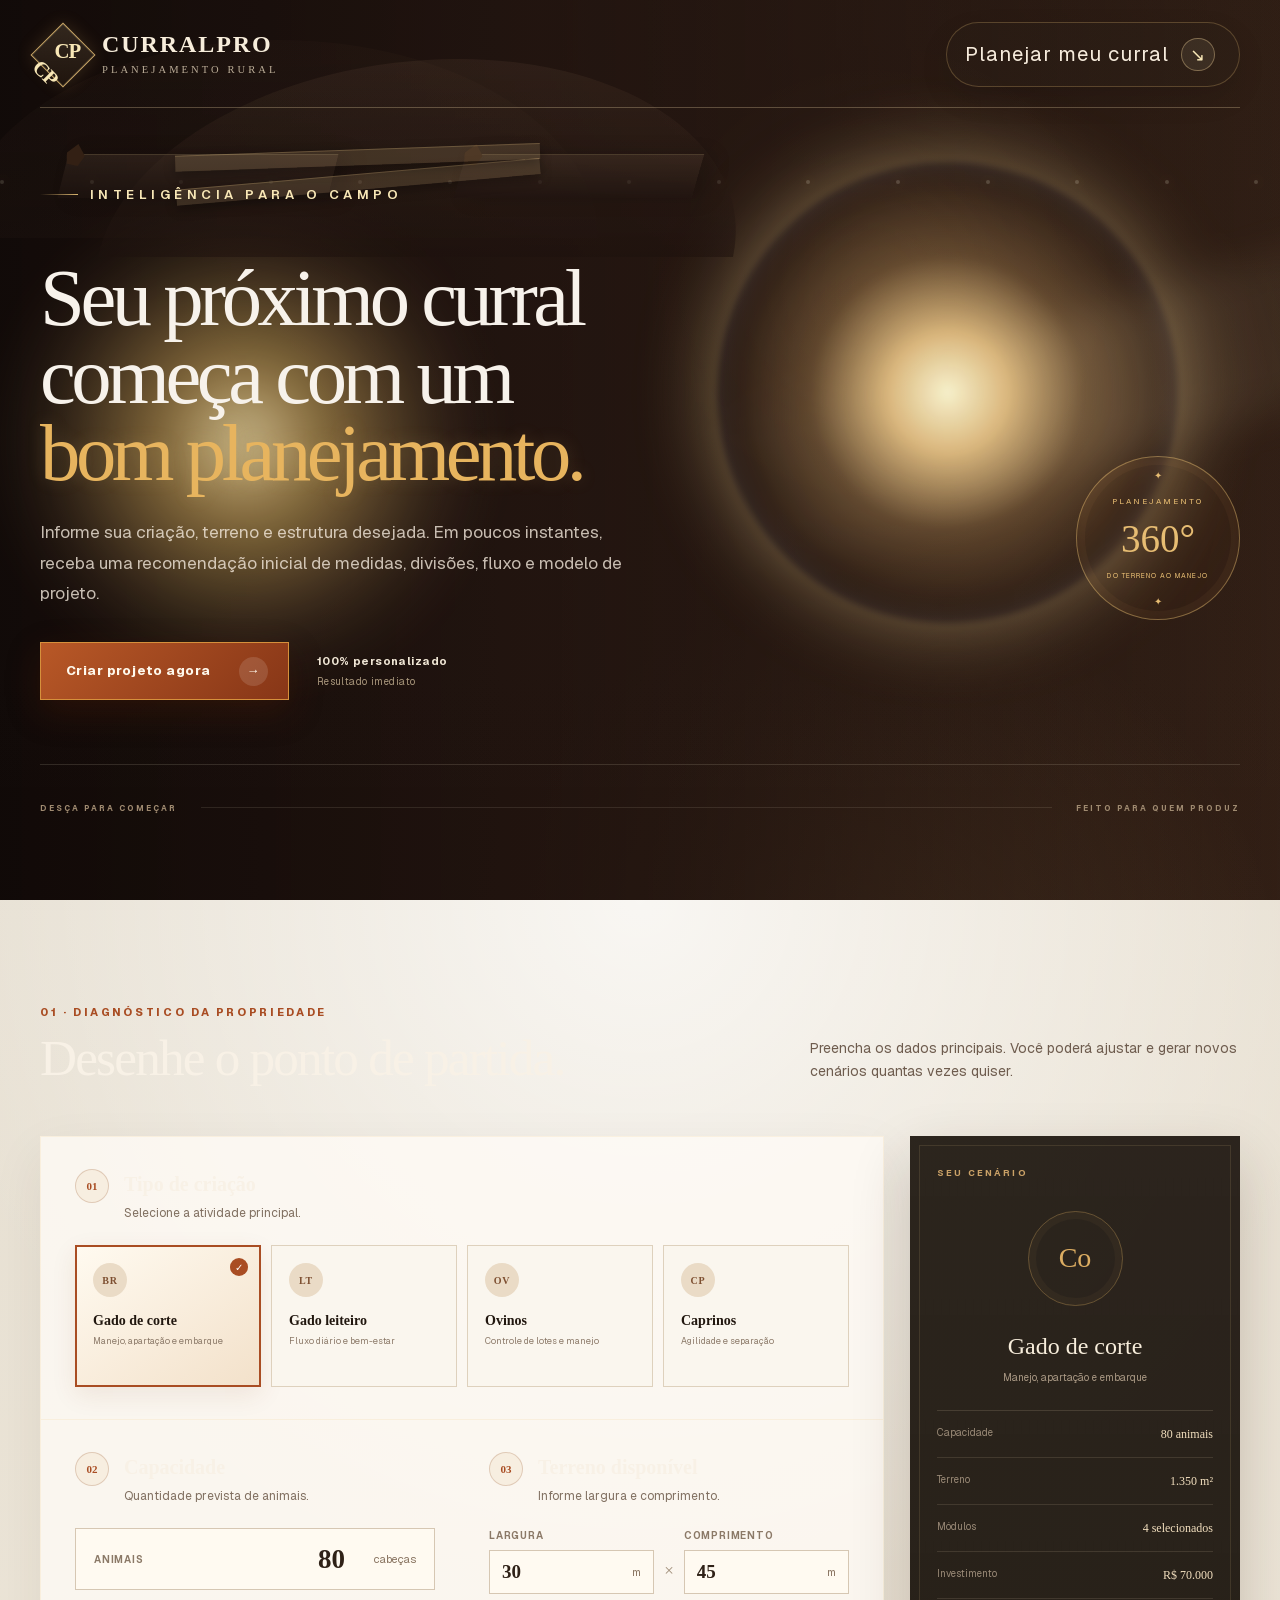
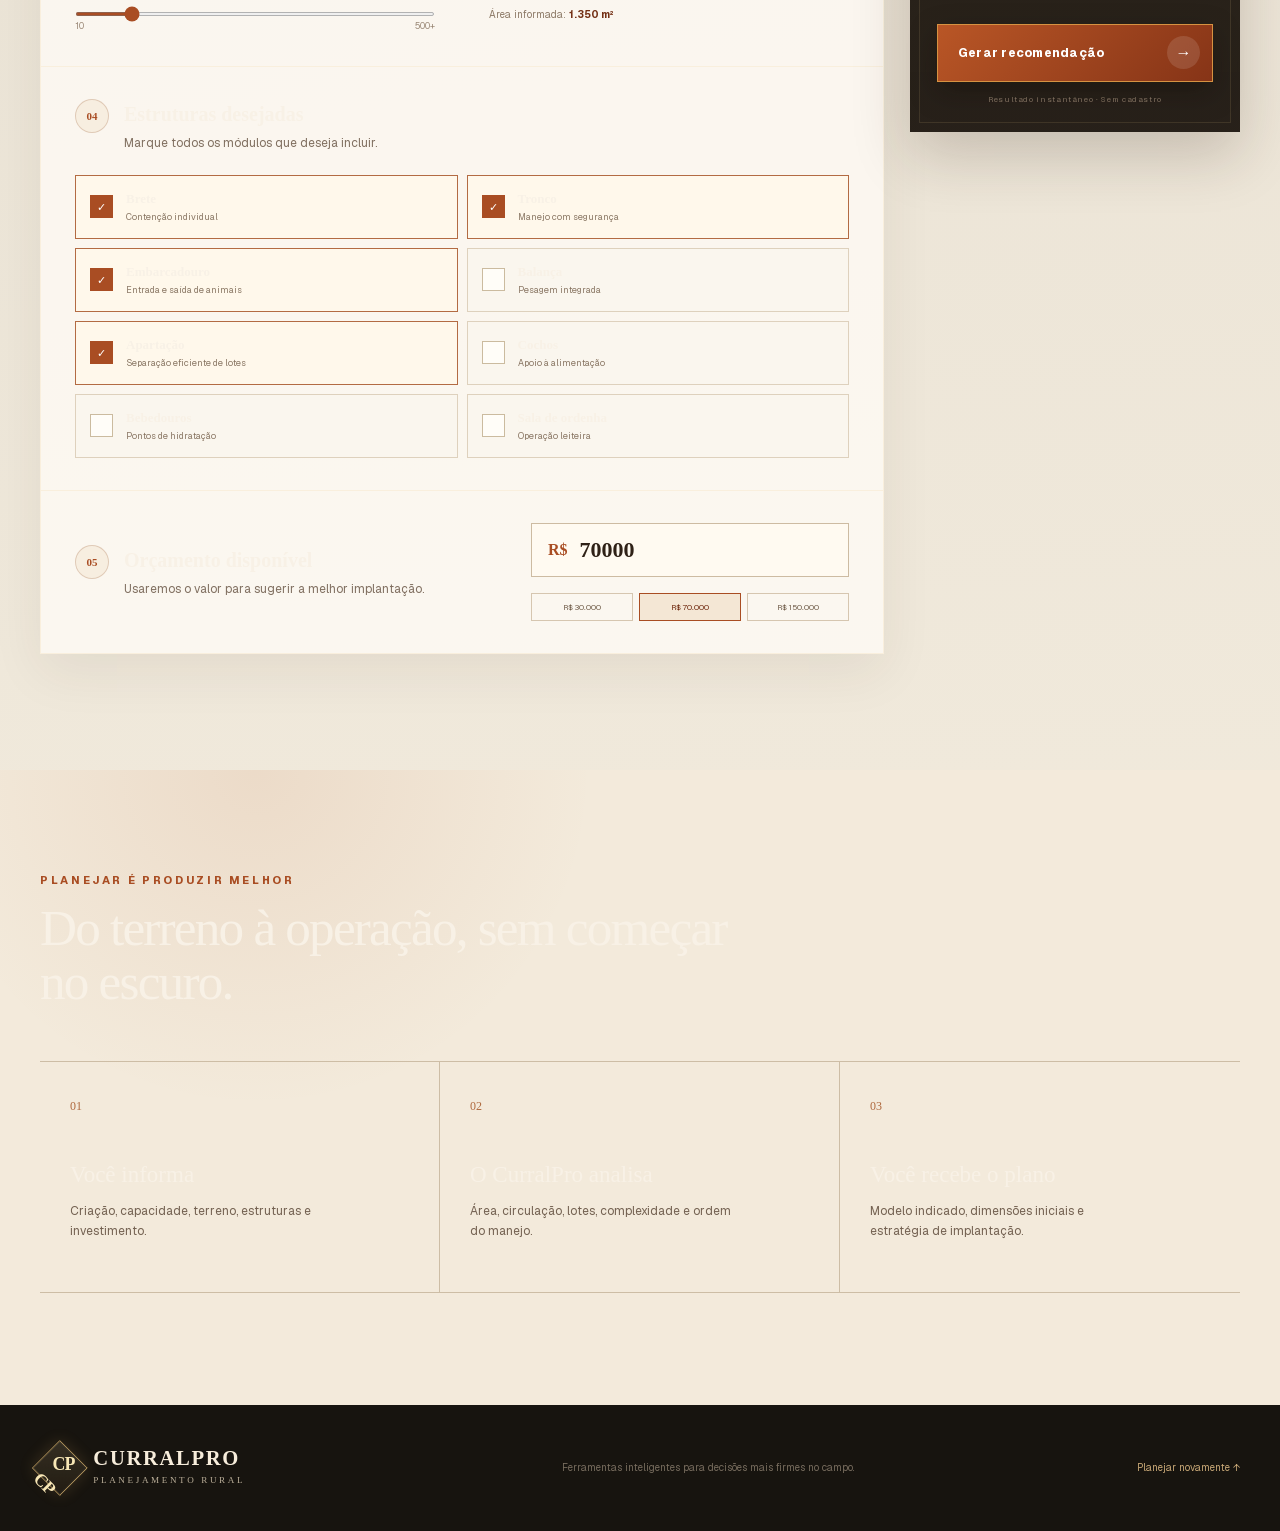
==== commit 665ecbfd: "Atualiza landing page e integração" ====
--- a/index.html
+++ b/index.html
@@ -504,5 +504,158 @@
       font-size: clamp(2.8rem, 13vw, 5rem);
     }
   }
+
+  .ai-panel {
+    padding: 2rem 0 4rem;
+    position: relative;
+    z-index: 2;
+  }
+
+  .ai-card {
+    border: 1px solid rgba(240, 199, 122, 0.22);
+    background: rgba(20, 14, 11, 0.7);
+    backdrop-filter: blur(10px);
+    border-radius: 24px;
+    box-shadow: 0 30px 60px rgba(0, 0, 0, 0.22);
+    padding: clamp(1.2rem, 3vw, 2rem);
+  }
+
+  .ai-card h2 {
+    margin: 0 0 1rem;
+    font-size: clamp(2rem, 3vw, 3rem);
+    line-height: 1.1;
+    letter-spacing: -0.05em;
+    color: #f9efe0;
+  }
+
+  .field-grid {
+    display: grid;
+    grid-template-columns: repeat(2, minmax(0, 1fr));
+    gap: 1rem;
+    margin-bottom: 1rem;
+  }
+
+  .field-grid label {
+    display: flex;
+    flex-direction: column;
+    gap: 0.5rem;
+    color: var(--muted);
+    font-size: 0.95rem;
+  }
+
+  .field-grid input,
+  .field-grid select {
+    width: 100%;
+    border: 1px solid rgba(240, 199, 122, 0.22);
+    background: rgba(255, 255, 255, 0.02);
+    border-radius: 12px;
+    padding: 0.9rem 1rem;
+    color: var(--text);
+    font: inherit;
+    box-sizing: border-box;
+  }
+
+  .field-grid input:focus,
+  .field-grid select:focus {
+    outline: 2px solid rgba(240, 199, 122, 0.4);
+    border-color: rgba(240, 199, 122, 0.5);
+  }
+
+  #submit-button {
+    border: none;
+    border-radius: 999px;
+    background: linear-gradient(135deg, #f0c77a, #d59e4c);
+    color: #1c130d;
+    font-weight: 700;
+    font-size: 1rem;
+    padding: 0.9rem 1.5rem;
+    cursor: pointer;
+    transition: transform 0.2s ease, opacity 0.2s ease;
+  }
+
+  #submit-button:hover {
+    transform: translateY(-1px);
+  }
+
+  #submit-button:disabled {
+    opacity: 0.7;
+    cursor: wait;
+  }
+
+  #loading-label {
+    margin-top: 0.9rem;
+    color: var(--gold-strong);
+    font-weight: 600;
+  }
+
+  #result {
+    margin-top: 1.5rem;
+    border-radius: 18px;
+    border: 1px solid rgba(240, 199, 122, 0.22);
+    background: rgba(244, 237, 224, 0.03);
+    padding: 1rem 1.1rem;
+  }
+
+  #result-text {
+    margin: 0;
+    white-space: pre-line;
+    line-height: 1.7;
+    color: #f5efe6;
+    font-size: 0.98rem;
+  }
+
+  @media (max-width: 700px) {
+    .field-grid {
+      grid-template-columns: 1fr;
+    }
+  }
 </style>
-</head><body class="__variable_geist_0tvmz3h __variable_geist_mono_1diim1n antialiased"><main><section class="hero" id="inicio"><div class="sun-glow" aria-hidden="true"></div><div class="dust" aria-hidden="true"><span style="--i:0"></span><span style="--i:1"></span><span style="--i:2"></span><span style="--i:3"></span><span style="--i:4"></span><span style="--i:5"></span><span style="--i:6"></span><span style="--i:7"></span><span style="--i:8"></span><span style="--i:9"></span><span style="--i:10"></span><span style="--i:11"></span><span style="--i:12"></span><span style="--i:13"></span><span style="--i:14"></span><span style="--i:15"></span><span style="--i:16"></span><span style="--i:17"></span><span style="--i:18"></span><span style="--i:19"></span><span style="--i:20"></span><span style="--i:21"></span><span style="--i:22"></span><span style="--i:23"></span><span style="--i:24"></span><span style="--i:25"></span></div><div class="landscape" aria-hidden="true"><div class="ridge ridge-back"></div><div class="ridge ridge-front"></div><div class="fence fence-one"></div><div class="fence fence-two"></div><div class="fence-rail rail-one"></div><div class="fence-rail rail-two"></div></div><nav class="nav shell" aria-label="Navegação principal"><a class="brand" href="assets/curralpro-gerador.tiamay8888.chatgpt.site/index.html" aria-label="PastoPrime, início"><span class="brand-mark">PP</span><span><strong>PASTOPRIME</strong><small>PLANEJAMENTO RURAL</small></span></a><a class="nav-link" href="assets/curralpro-gerador.tiamay8888.chatgpt.site/index.html">Planejar meu curral<span aria-hidden="true">↘</span></a></nav><div class="hero-content shell"><div class="hero-copy"><p class="eyebrow"><span></span>Inteligência para o campo</p><h1>Seu próximo curral começa com um<!-- --> <em>bom planejamento.</em></h1><p class="hero-text">Informe sua criação, terreno e estrutura desejada. Em poucos instantes, receba uma recomendação inicial de medidas, divisões, fluxo e modelo de projeto.</p><div class="hero-actions"><a class="primary-button" href="assets/curralpro-gerador.tiamay8888.chatgpt.site/index.html">Criar projeto agora<span aria-hidden="true">→</span></a><p><strong>100% personalizado</strong><span>Resultado imediato</span></p></div></div><aside class="hero-stamp" aria-label="Destaque da ferramenta"><div class="stamp-ring"><span>PLANEJAMENTO</span><strong>360°</strong><small>DO TERRENO AO MANEJO</small></div></aside></div><div class="hero-foot shell"><span>DESÇA PARA COMEÇAR</span><div></div><span>FEITO PARA QUEM PRODUZ</span></div></section><section class="planner-section" id="planejador"><div class="shell"><header class="section-heading"><div><p class="kicker">01 · DIAGNÓSTICO DA PROPRIEDADE</p><h2>Desenhe o ponto de partida.</h2></div><p>Preencha os dados principais. Você poderá ajustar e gerar novos cenários quantas vezes quiser.</p></header><form class="planner-grid"><div class="form-panel"><div class="step-block"><div class="step-title"><span>01</span><div><h3>Tipo de criação</h3><p>Selecione a atividade principal.</p></div></div><div class="creation-grid"><button class="creation-card selected" type="button" aria-pressed="true"><span class="animal-symbol" aria-hidden="true">BR</span><strong>Gado de corte</strong><small>Manejo, apartação e embarque</small><i aria-hidden="true">✓</i></button><button class="creation-card " type="button" aria-pressed="false"><span class="animal-symbol" aria-hidden="true">LT</span><strong>Gado leiteiro</strong><small>Fluxo diário e bem-estar</small><i aria-hidden="true">✓</i></button><button class="creation-card " type="button" aria-pressed="false"><span class="animal-symbol" aria-hidden="true">OV</span><strong>Ovinos</strong><small>Controle de lotes e manejo</small><i aria-hidden="true">✓</i></button><button class="creation-card " type="button" aria-pressed="false"><span class="animal-symbol" aria-hidden="true">CP</span><strong>Caprinos</strong><small>Agilidade e separação</small><i aria-hidden="true">✓</i></button></div></div><div class="step-block two-column-step"><div><div class="step-title"><span>02</span><div><h3>Capacidade</h3><p>Quantidade prevista de animais.</p></div></div><label class="number-field"><span>Animais</span><input min="1" max="3000" type="number" required="" value="80"><small>cabeças</small></label><input class="range" aria-label="Quantidade de animais" min="10" max="500" step="10" type="range" value="80"><div class="range-labels"><span>10</span><span>500+</span></div></div><div><div class="step-title"><span>03</span><div><h3>Terreno disponível</h3><p>Informe largura e comprimento.</p></div></div><div class="dimension-fields"><label><span>Largura</span><div><input min="5" max="1000" type="number" required="" value="30"><small>m</small></div></label><b>×</b><label><span>Comprimento</span><div><input min="5" max="1000" type="number" required="" value="45"><small>m</small></div></label></div><p class="area-readout">Área informada: <strong>1.350<!-- --> m²</strong></p></div></div><div class="step-block"><div class="step-title"><span>04</span><div><h3>Estruturas desejadas</h3><p>Marque todos os módulos que deseja incluir.</p></div></div><div class="structure-grid"><label class="structure-option checked"><input type="checkbox" checked=""><span class="custom-check" aria-hidden="true">✓</span><span><strong>Brete</strong><small>Contenção individual</small></span></label><label class="structure-option checked"><input type="checkbox" checked=""><span class="custom-check" aria-hidden="true">✓</span><span><strong>Tronco</strong><small>Manejo com segurança</small></span></label><label class="structure-option checked"><input type="checkbox" checked=""><span class="custom-check" aria-hidden="true">✓</span><span><strong>Embarcadouro</strong><small>Entrada e saída de animais</small></span></label><label class="structure-option "><input type="checkbox"><span class="custom-check" aria-hidden="true">✓</span><span><strong>Balança</strong><small>Pesagem integrada</small></span></label><label class="structure-option checked"><input type="checkbox" checked=""><span class="custom-check" aria-hidden="true">✓</span><span><strong>Apartação</strong><small>Separação eficiente de lotes</small></span></label><label class="structure-option "><input type="checkbox"><span class="custom-check" aria-hidden="true">✓</span><span><strong>Cochos</strong><small>Apoio à alimentação</small></span></label><label class="structure-option "><input type="checkbox"><span class="custom-check" aria-hidden="true">✓</span><span><strong>Bebedouros</strong><small>Pontos de hidratação</small></span></label><label class="structure-option "><input type="checkbox"><span class="custom-check" aria-hidden="true">✓</span><span><strong>Sala de ordenha</strong><small>Operação leiteira</small></span></label></div></div><div class="step-block budget-block"><div class="step-title"><span>05</span><div><h3>Orçamento disponível</h3><p>Usaremos o valor para sugerir a melhor implantação.</p></div></div><label class="currency-field"><span>R$</span><input min="0" step="1000" type="number" required="" value="70000"></label><div class="budget-presets" aria-label="Valores sugeridos"><button type="button" class="">R$&nbsp;30.000</button><button type="button" class="active">R$&nbsp;70.000</button><button type="button" class="">R$&nbsp;150.000</button></div></div></div><aside class="summary-panel"><p class="summary-kicker">SEU CENÁRIO</p><div class="summary-monogram"><span>Co</span></div><h3>Gado de corte</h3><p class="summary-description">Manejo, apartação e embarque</p><dl><div><dt>Capacidade</dt><dd>80<!-- --> animais</dd></div><div><dt>Terreno</dt><dd>1.350<!-- --> m²</dd></div><div><dt>Módulos</dt><dd>4<!-- --> selecionados</dd></div><div><dt>Investimento</dt><dd>R$&nbsp;70.000</dd></div></dl><button class="generate-button" type="submit"><span>Gerar recomendação</span><b aria-hidden="true">→</b></button><small class="summary-note">Resultado instantâneo · Sem cadastro</small></aside></form></div></section><section class="how-section"><div class="shell"><p class="kicker">PLANEJAR É PRODUZIR MELHOR</p><h2>Do terreno à operação, sem começar no escuro.</h2><div class="how-grid"><article><span>01</span><h3>Você informa</h3><p>Criação, capacidade, terreno, estruturas e investimento.</p></article><article><span>02</span><h3>O CurralPro analisa</h3><p>Área, circulação, lotes, complexidade e ordem do manejo.</p></article><article><span>03</span><h3>Você recebe o plano</h3><p>Modelo indicado, dimensões iniciais e estratégia de implantação.</p></article></div></div></section><footer><div class="shell"><a class="brand footer-brand" href="assets/curralpro-gerador.tiamay8888.chatgpt.site/index.html"><span class="brand-mark">CP</span><span><strong>CURRALPRO</strong><small>PLANEJAMENTO RURAL</small></span></a><p>Ferramentas inteligentes para decisões mais firmes no campo.</p><a href="assets/curralpro-gerador.tiamay8888.chatgpt.site/index.html">Planejar novamente ↑</a></div></footer></main><script id="_R_">import("/assets/index-DYEhOA1m.js")</script><script>(function(){function c(){var b=a.contentDocument||(a.contentWindow&&a.contentWindow.document);if(b){var d=b.createElement('script');d.innerHTML="window.__CF$cv$params={r:'a3ba0806eae74979',t:'MTc4OTUwMDQ3Mw=='};var a=document.createElement('script');a.src='assets/curralpro-gerador.tiamay8888.chatgpt.site/cdn-cgi/challenge-platform/scripts/jsd/main.js';document.getElementsByTagName('head')[0].appendChild(a);";b.getElementsByTagName('head')[0].appendChild(d)}}if(document.body){var a=document.createElement('iframe');a.height=1;a.width=1;a.style.position='absolute';a.style.top=0;a.style.left=0;a.style.border='none';a.style.visibility='hidden';document.body.appendChild(a);if('loading'!==document.readyState)c();else if(window.addEventListener)document.addEventListener('DOMContentLoaded',c);else{var e=document.onreadystatechange||function(){};document.onreadystatechange=function(b){e(b);'loading'!==document.readyState&&(document.onreadystatechange=e,c())}}}})();</script><iframe height="1" width="1" style="position: absolute; top: 0px; left: 0px; border-width: medium; border-style: none; border-color: currentcolor; border-image: none; visibility: hidden;"></iframe><script>self.__VINEXT_RSC_CHUNKS__=self.__VINEXT_RSC_CHUNKS__||[];self.__VINEXT_RSC_CHUNKS__.push("2:I[\"8c0f216c4604\",[],\"Children\",1]\n3:I[\"15c18cfaeeff\",[],\"LayoutSegmentProvider\",1]\n4:I[\"8c0f216c4604\",[],\"Slot\",1]\n5:I[\"593f344dc510\",[],\"RedirectBoundary\",1]\n:HL[\"/assets/index-CouYPNQJ.css\",\"style\"]\n0:{\"__route\":\"route:/\",\"__interceptionContext\":null,\"__layoutIds\":[\"layout:/\"],\"__rootLayout\":\"/\",\"page:/\":\"$L1\",\"layout:/\":[[[[\"$\",\"link\",\"css:/assets/index-CouYPNQJ.css\",{\"rel\":\"stylesheet\",\"precedence\":\"vite-rsc/importer-resources\",\"href\":\"/assets/index-CouYPNQJ.css\",\"data-rsc-css-href\":\"/assets/index-CouYPNQJ.css\"}],\"$undefined\"],[\"$\",\"html\",null,{\"lang\":\"pt-BR\",\"children\":[\"$\",\"body\",null,{\"className\":\"__variable_geist_0tvmz3h __variable_geist_mono_1diim1n antialiased\",\"children\":[\"$\",\"$L2\",null,{}]}]}]],null],\"route:/\":[[[\"$\",\"meta\",null,{\"charSet\":\"utf-8\"}],[[\"$\",\"title\",\"0\",{\"children\":\"CurralPro | Gerador Inteligente de Projeto de Curral\"}],[\"$\",\"meta\",\"1\",{\"name\":\"description\",\"content\":\"Planeje seu curral com recomendações iniciais de medidas, divisões, fluxo de manejo e modelo de projeto.\"}],[\"$\",\"link\",\"2\",{\"rel\":\"shortcut icon\",\"href\":\"/favicon.svg\"}],[\"$\",\"link\",\"3\",{\"rel\":\"icon\",\"href\":\"/favicon.svg\"}],[\"$\",\"meta\",\"4\",{\"name\":\"codex-preview\",\"content\":\"development\"}]],[[\"$\",\"meta\",\"0\",{\"name\":\"viewport\",\"content\":\"width=device-width, initial-scale=1\"}]]],[\"$\",\"$L3\",null,{\"segmentMap\":{\"children\":[]},\"children\":[\"$\",\"$L4\",null,{\"id\":\"layout:/\",\"parallelSlots\":\"$undefined\",\"children\":[\"$\",\"$L5\",null,{\"children\":[\"$\",\"$L3\",null,{\"segmentMap\":{\"children\":[]},\"children\":[\"$\",\"$L4\",null,{\"id\":\"page:/\"}]}]}]}]}]],\"__layoutFlags\":{\"layout:/\":\"s\"},\"__artifactCompatibility\":{\"schemaVersion\":1,\"graphVersion\":\"app-route-graph:4uhn5s1wvoptc\",\"deploymentVersion\":\"eb9c78e9-a8b1-4e65-8c99-4de36e9e20d2\",\"appElementsSchemaVersion\":1,\"rscPayloadSchemaVersion\":1,\"rootBoundaryId\":\"/\",\"renderEpoch\":null}}\n")</script><script>self.__VINEXT_RSC_CHUNKS__=self.__VINEXT_RSC_CHUNKS__||[];self.__VINEXT_RSC_CHUNKS__.push("6:I[\"6efdf509a785\",[],\"default\",1]\n1:[\"$\",\"$L6\",null,{\"params\":\"$@7\",\"searchParams\":\"$@8\"}]\n7:{}\n8:{}\n")</script><script>self.__VINEXT_RSC_DONE__=true</script></body></html>+</head><body class="__variable_geist_0tvmz3h __variable_geist_mono_1diim1n antialiased"><main><section class="hero" id="inicio"><div class="sun-glow" aria-hidden="true"></div><div class="dust" aria-hidden="true"><span style="--i:0"></span><span style="--i:1"></span><span style="--i:2"></span><span style="--i:3"></span><span style="--i:4"></span><span style="--i:5"></span><span style="--i:6"></span><span style="--i:7"></span><span style="--i:8"></span><span style="--i:9"></span><span style="--i:10"></span><span style="--i:11"></span><span style="--i:12"></span><span style="--i:13"></span><span style="--i:14"></span><span style="--i:15"></span><span style="--i:16"></span><span style="--i:17"></span><span style="--i:18"></span><span style="--i:19"></span><span style="--i:20"></span><span style="--i:21"></span><span style="--i:22"></span><span style="--i:23"></span><span style="--i:24"></span><span style="--i:25"></span></div><div class="landscape" aria-hidden="true"><div class="ridge ridge-back"></div><div class="ridge ridge-front"></div><div class="fence fence-one"></div><div class="fence fence-two"></div><div class="fence-rail rail-one"></div><div class="fence-rail rail-two"></div></div><nav class="nav shell" aria-label="Navegação principal"><a class="brand" href="assets/curralpro-gerador.tiamay8888.chatgpt.site/index.html" aria-label="PastoPrime, início"><span class="brand-mark">PP</span><span><strong>PASTOPRIME</strong><small>PLANEJAMENTO RURAL</small></span></a><a class="nav-link" href="assets/curralpro-gerador.tiamay8888.chatgpt.site/index.html">Planejar meu curral<span aria-hidden="true">↘</span></a></nav><div class="hero-content shell"><div class="hero-copy"><p class="eyebrow"><span></span>Inteligência para o campo</p><h1>Seu próximo curral começa com um<!-- --> <em>bom planejamento.</em></h1><p class="hero-text">Informe sua criação, terreno e estrutura desejada. Em poucos instantes, receba uma recomendação inicial de medidas, divisões, fluxo e modelo de projeto.</p><div class="hero-actions"><a class="primary-button" href="assets/curralpro-gerador.tiamay8888.chatgpt.site/index.html">Criar projeto agora<span aria-hidden="true">→</span></a><p><strong>100% personalizado</strong><span>Resultado imediato</span></p></div></div><aside class="hero-stamp" aria-label="Destaque da ferramenta"><div class="stamp-ring"><span>PLANEJAMENTO</span><strong>360°</strong><small>DO TERRENO AO MANEJO</small></div></aside></div><div class="hero-foot shell"><span>DESÇA PARA COMEÇAR</span><div></div><span>FEITO PARA QUEM PRODUZ</span></div></section><section class="planner-section" id="planejador"><div class="shell"><header class="section-heading"><div><p class="kicker">01 · DIAGNÓSTICO DA PROPRIEDADE</p><h2>Desenhe o ponto de partida.</h2></div><p>Preencha os dados principais. Você poderá ajustar e gerar novos cenários quantas vezes quiser.</p></header><form class="planner-grid"><div class="form-panel"><div class="step-block"><div class="step-title"><span>01</span><div><h3>Tipo de criação</h3><p>Selecione a atividade principal.</p></div></div><div class="creation-grid"><button class="creation-card selected" type="button" aria-pressed="true"><span class="animal-symbol" aria-hidden="true">BR</span><strong>Gado de corte</strong><small>Manejo, apartação e embarque</small><i aria-hidden="true">✓</i></button><button class="creation-card " type="button" aria-pressed="false"><span class="animal-symbol" aria-hidden="true">LT</span><strong>Gado leiteiro</strong><small>Fluxo diário e bem-estar</small><i aria-hidden="true">✓</i></button><button class="creation-card " type="button" aria-pressed="false"><span class="animal-symbol" aria-hidden="true">OV</span><strong>Ovinos</strong><small>Controle de lotes e manejo</small><i aria-hidden="true">✓</i></button><button class="creation-card " type="button" aria-pressed="false"><span class="animal-symbol" aria-hidden="true">CP</span><strong>Caprinos</strong><small>Agilidade e separação</small><i aria-hidden="true">✓</i></button></div></div><div class="step-block two-column-step"><div><div class="step-title"><span>02</span><div><h3>Capacidade</h3><p>Quantidade prevista de animais.</p></div></div><label class="number-field"><span>Animais</span><input min="1" max="3000" type="number" required="" value="80"><small>cabeças</small></label><input class="range" aria-label="Quantidade de animais" min="10" max="500" step="10" type="range" value="80"><div class="range-labels"><span>10</span><span>500+</span></div></div><div><div class="step-title"><span>03</span><div><h3>Terreno disponível</h3><p>Informe largura e comprimento.</p></div></div><div class="dimension-fields"><label><span>Largura</span><div><input min="5" max="1000" type="number" required="" value="30"><small>m</small></div></label><b>×</b><label><span>Comprimento</span><div><input min="5" max="1000" type="number" required="" value="45"><small>m</small></div></label></div><p class="area-readout">Área informada: <strong>1.350<!-- --> m²</strong></p></div></div><div class="step-block"><div class="step-title"><span>04</span><div><h3>Estruturas desejadas</h3><p>Marque todos os módulos que deseja incluir.</p></div></div><div class="structure-grid"><label class="structure-option checked"><input type="checkbox" checked=""><span class="custom-check" aria-hidden="true">✓</span><span><strong>Brete</strong><small>Contenção individual</small></span></label><label class="structure-option checked"><input type="checkbox" checked=""><span class="custom-check" aria-hidden="true">✓</span><span><strong>Tronco</strong><small>Manejo com segurança</small></span></label><label class="structure-option checked"><input type="checkbox" checked=""><span class="custom-check" aria-hidden="true">✓</span><span><strong>Embarcadouro</strong><small>Entrada e saída de animais</small></span></label><label class="structure-option "><input type="checkbox"><span class="custom-check" aria-hidden="true">✓</span><span><strong>Balança</strong><small>Pesagem integrada</small></span></label><label class="structure-option checked"><input type="checkbox" checked=""><span class="custom-check" aria-hidden="true">✓</span><span><strong>Apartação</strong><small>Separação eficiente de lotes</small></span></label><label class="structure-option "><input type="checkbox"><span class="custom-check" aria-hidden="true">✓</span><span><strong>Cochos</strong><small>Apoio à alimentação</small></span></label><label class="structure-option "><input type="checkbox"><span class="custom-check" aria-hidden="true">✓</span><span><strong>Bebedouros</strong><small>Pontos de hidratação</small></span></label><label class="structure-option "><input type="checkbox"><span class="custom-check" aria-hidden="true">✓</span><span><strong>Sala de ordenha</strong><small>Operação leiteira</small></span></label></div></div><div class="step-block budget-block"><div class="step-title"><span>05</span><div><h3>Orçamento disponível</h3><p>Usaremos o valor para sugerir a melhor implantação.</p></div></div><label class="currency-field"><span>R$</span><input min="0" step="1000" type="number" required="" value="70000"></label><div class="budget-presets" aria-label="Valores sugeridos"><button type="button" class="">R$&nbsp;30.000</button><button type="button" class="active">R$&nbsp;70.000</button><button type="button" class="">R$&nbsp;150.000</button></div></div></div><aside class="summary-panel"><p class="summary-kicker">SEU CENÁRIO</p><div class="summary-monogram"><span>Co</span></div><h3>Gado de corte</h3><p class="summary-description">Manejo, apartação e embarque</p><dl><div><dt>Capacidade</dt><dd>80<!-- --> animais</dd></div><div><dt>Terreno</dt><dd>1.350<!-- --> m²</dd></div><div><dt>Módulos</dt><dd>4<!-- --> selecionados</dd></div><div><dt>Investimento</dt><dd>R$&nbsp;70.000</dd></div></dl><button class="generate-button" type="submit"><span>Gerar recomendação</span><b aria-hidden="true">→</b></button><small class="summary-note">Resultado instantâneo · Sem cadastro</small></aside></form></div></section><section class="how-section"><div class="shell"><p class="kicker">PLANEJAR É PRODUZIR MELHOR</p><h2>Do terreno à operação, sem começar no escuro.</h2><div class="how-grid"><article><span>01</span><h3>Você informa</h3><p>Criação, capacidade, terreno, estruturas e investimento.</p></article><article><span>02</span><h3>O CurralPro analisa</h3><p>Área, circulação, lotes, complexidade e ordem do manejo.</p></article><article><span>03</span><h3>Você recebe o plano</h3><p>Modelo indicado, dimensões iniciais e estratégia de implantação.</p></article></div></div></section><footer><div class="shell"><a class="brand footer-brand" href="assets/curralpro-gerador.tiamay8888.chatgpt.site/index.html"><span class="brand-mark">CP</span><span><strong>CURRALPRO</strong><small>PLANEJAMENTO RURAL</small></span></a><p>Ferramentas inteligentes para decisões mais firmes no campo.</p><a href="assets/curralpro-gerador.tiamay8888.chatgpt.site/index.html">Planejar novamente ↑</a></div></footer>
+
+<section class="ai-panel shell" id="planejador">
+  <div class="ai-card">
+    <h2>Gerador IA do curral</h2>
+    <form id="curral-form">
+      <div class="field-grid">
+        <label>
+          Tipo de criação
+          <select name="tipo">
+            <option value="gado de corte">Gado de corte</option>
+            <option value="gado leiteiro">Gado leiteiro</option>
+            <option value="ovinos">Ovinos</option>
+            <option value="caprinos">Caprinos</option>
+          </select>
+        </label>
+
+        <label>
+          Quantidade de animais
+          <input name="animais" type="number" min="1" value="80" required>
+        </label>
+
+        <label>
+          Área disponível (m²)
+          <input name="area" type="number" min="50" value="1350" required>
+        </label>
+
+        <label>
+          Objetivo principal
+          <input name="objetivo" type="text" value="manejo eficiente e conforto animal" required>
+        </label>
+
+        <label style="grid-column: 1 / -1;">
+          Sistema de manejo
+          <input name="sistema" type="text" value="sistema semi-intensivo com cercas e área de descanso" required>
+        </label>
+      </div>
+
+      <button id="submit-button" type="submit">Gerar recomendação</button>
+    </form>
+
+    <p id="loading-label" hidden>Gerando recomendação...</p>
+
+    <div id="result" hidden>
+      <pre id="result-text"></pre>
+    </div>
+  </div>
+</section>
+</main><script src="script.js"></script><script id="_R_">import("/assets/curralpro-gerador.tiamay8888.chatgpt.site/assets/index-DYEhOA1m.js")</script><script>(function(){function c(){var b=a.contentDocument||(a.contentWindow&&a.contentWindow.document);if(b){var d=b.createElement('script');d.innerHTML="window.__CF$cv$params={r:'a3ba0806eae74979',t:'MTc4OTUwMDQ3Mw=='};var a=document.createElement('script');a.src='assets/curralpro-gerador.tiamay8888.chatgpt.site/cdn-cgi/challenge-platform/scripts/jsd/main.js';document.getElementsByTagName('head')[0].appendChild(a);";b.getElementsByTagName('head')[0].appendChild(d)}}if(document.body){var a=document.createElement('iframe');a.height=1;a.width=1;a.style.position='absolute';a.style.top=0;a.style.left=0;a.style.border='none';a.style.visibility='hidden';document.body.appendChild(a);if('loading'!==document.readyState)c();else if(window.addEventListener)document.addEventListener('DOMContentLoaded',c);else{var e=document.onreadystatechange||function(){};document.onreadystatechange=function(b){e(b);'loading'!==document.readyState&&(document.onreadystatechange=e,c())}}}})();</script><iframe height="1" width="1" style="position: absolute; top: 0px; left: 0px; border-width: medium; border-style: none; border-color: currentcolor; border-image: none; visibility: hidden;"></iframe><script>self.__VINEXT_RSC_CHUNKS__=self.__VINEXT_RSC_CHUNKS__||[];self.__VINEXT_RSC_CHUNKS__.push("2:I[\"8c0f216c4604\",[],\"Children\",1]\n3:I[\"15c18cfaeeff\",[],\"LayoutSegmentProvider\",1]\n4:I[\"8c0f216c4604\",[],\"Slot\",1]\n5:I[\"593f344dc510\",[],\"RedirectBoundary\",1]\n:HL[\"/assets/index-CouYPNQJ.css\",\"style\"]\n0:{\"__route\":\"route:/\",\"__interceptionContext\":null,\"__layoutIds\":[\"layout:/\"],\"__rootLayout\":\"/\",\"page:/\":\"$L1\",\"layout:/\":[[[[\"$\",\"link\",\"css:/assets/index-CouYPNQJ.css\",{\"rel\":\"stylesheet\",\"precedence\":\"vite-rsc/importer-resources\",\"href\":\"/assets/index-CouYPNQJ.css\",\"data-rsc-css-href\":\"/assets/index-CouYPNQJ.css\"}],\"$undefined\"],[\"$\",\"html\",null,{\"lang\":\"pt-BR\",\"children\":[\"$\",\"body\",null,{\"className\":\"__variable_geist_0tvmz3h __variable_geist_mono_1diim1n antialiased\",\"children\":[\"$\",\"$L2\",null,{}]}]}]],null],\"route:/\":[[[\"$\",\"meta\",null,{\"charSet\":\"utf-8\"}],[[\"$\",\"title\",\"0\",{\"children\":\"CurralPro | Gerador Inteligente de Projeto de Curral\"}],[\"$\",\"meta\",\"1\",{\"name\":\"description\",\"content\":\"Planeje seu curral com recomendações iniciais de medidas, divisões, fluxo de manejo e modelo de projeto.\"}],[\"$\",\"link\",\"2\",{\"rel\":\"shortcut icon\",\"href\":\"/favicon.svg\"}],[\"$\",\"link\",\"3\",{\"rel\":\"icon\",\"href\":\"/favicon.svg\"}],[\"$\",\"meta\",\"4\",{\"name\":\"codex-preview\",\"content\":\"development\"}]],[[\"$\",\"meta\",\"0\",{\"name\":\"viewport\",\"content\":\"width=device-width, initial-scale=1\"}]]],[\"$\",\"$L3\",null,{\"segmentMap\":{\"children\":[]},\"children\":[\"$\",\"$L4\",null,{\"id\":\"layout:/\",\"parallelSlots\":\"$undefined\",\"children\":[\"$\",\"$L5\",null,{\"children\":[\"$\",\"$L3\",null,{\"segmentMap\":{\"children\":[]},\"children\":[\"$\",\"$L4\",null,{\"id\":\"page:/\"}]}]}]}]}]],\"__layoutFlags\":{\"layout:/\":\"s\"},\"__artifactCompatibility\":{\"schemaVersion\":1,\"graphVersion\":\"app-route-graph:4uhn5s1wvoptc\",\"deploymentVersion\":\"eb9c78e9-a8b1-4e65-8c99-4de36e9e20d2\",\"appElementsSchemaVersion\":1,\"rscPayloadSchemaVersion\":1,\"rootBoundaryId\":\"/\",\"renderEpoch\":null}}\n")</script><script>self.__VINEXT_RSC_CHUNKS__=self.__VINEXT_RSC_CHUNKS__||[];self.__VINEXT_RSC_CHUNKS__.push("6:I[\"6efdf509a785\",[],\"default\",1]\n1:[\"$\",\"$L6\",null,{\"params\":\"$@7\",\"searchParams\":\"$@8\"}]\n7:{}\n8:{}\n")</script><script>self.__VINEXT_RSC_DONE__=true</script></body></html>
